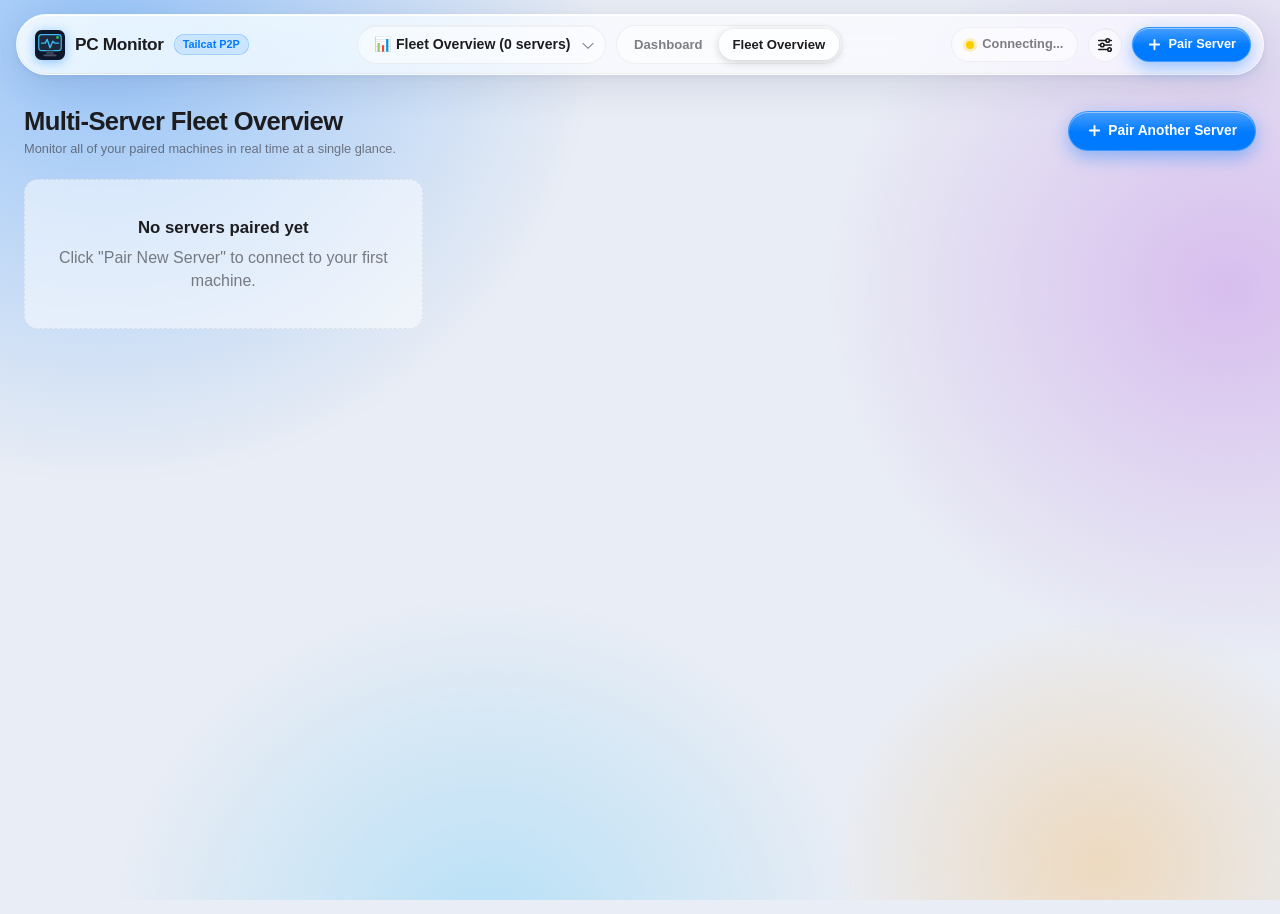
==== web/index.html @ d64cc459 "Add saved settings, management CLI, settings page and signed self-update - Save settings in ~/.pc_mo" ====
<!DOCTYPE html>
<html lang="en">
<head>
  <meta charset="UTF-8">
  <meta name="viewport" content="width=device-width, initial-scale=1.0">
  <meta name="theme-color" content="#04060c" media="(prefers-color-scheme: dark)">
  <meta name="theme-color" content="#e9edf5" media="(prefers-color-scheme: light)">
  <meta name="color-scheme" content="dark light">
  <title>PC Monitor — System Telemetry & Multi-Server Dashboard</title>
  <link rel="icon" type="image/svg+xml" href="favicon.svg">
  <link rel="stylesheet" href="style.css?v=17">
</head>
<body>

  <!-- Ambient colour field behind the glass -->
  <div class="ambient" aria-hidden="true"><span></span><span></span><span></span><span></span></div>

  <!-- Top App Header -->
  <header class="app-header">
    <div class="brand">
      <img src="favicon.svg" alt="Logo" class="brand-logo">
      <span class="brand-name">PC Monitor</span>
      <span class="brand-badge">Tailcat P2P</span>
    </div>

    <div class="header-center">
      <div class="server-selector-box">
        <select id="server-select" class="server-select" title="Switch Server"></select>
      </div>

      <nav class="view-nav">
        <button id="btn-nav-dashboard" class="nav-tab nav-active">Dashboard</button>
        <button id="btn-nav-fleet" class="nav-tab">Fleet Overview</button>
      </nav>
    </div>

    <div class="header-actions">
      <div class="status-pill">
        <span id="header-status-dot" class="status-dot dot-connecting"></span>
        <span id="header-status-text">Connecting...</span>
      </div>
      <button id="btn-settings" class="icon-btn" title="Customize dashboard" aria-label="Customize dashboard">
        <svg viewBox="0 0 20 20" aria-hidden="true"><path d="M3 5h8M15 5h2M3 10h2M9 10h8M3 15h10M17 15h0" stroke="currentColor" stroke-width="1.7" stroke-linecap="round" fill="none"/><circle cx="13" cy="5" r="2" fill="none" stroke="currentColor" stroke-width="1.7"/><circle cx="7" cy="10" r="2" fill="none" stroke="currentColor" stroke-width="1.7"/><circle cx="15" cy="15" r="2" fill="none" stroke="currentColor" stroke-width="1.7"/></svg>
      </button>
      <button id="btn-pair-modal" class="btn btn-primary btn-sm"><svg class="btn-icon" viewBox="0 0 16 16" aria-hidden="true"><path d="M8 3v10M3 8h10" stroke="currentColor" stroke-width="2" stroke-linecap="round" fill="none"/></svg>Pair Server</button>
    </div>
  </header>

  <main class="main-container">

    <!-- ================= VIEW 1: DETAILED SERVER DASHBOARD ================= -->
    <div id="view-dashboard">
      <!-- System Summary Bar -->
      <section class="system-summary-bar" data-section="summary">
        <div class="system-meta-list">
          <div class="meta-item">
            <span class="meta-label">Hostname</span>
            <span id="host-name" class="meta-val">--</span>
          </div>
          <div class="meta-item">
            <span class="meta-label">Operating System</span>
            <span id="host-os" class="meta-val">--</span>
          </div>
          <div class="meta-item">
            <span class="meta-label">Uptime</span>
            <span id="host-uptime" class="meta-val">--</span>
          </div>
          <div class="meta-item">
            <span class="meta-label">Kernel / Arch</span>
            <span id="host-kernel" class="meta-val">--</span>
          </div>
          <div class="meta-item">
            <span class="meta-label">Processes</span>
            <span id="host-procs" class="meta-val">--</span>
          </div>
          <div class="meta-item">
            <span class="meta-label">Signed in</span>
            <span id="host-users" class="meta-val">--</span>
          </div>
          <div id="host-version-item" class="meta-item hidden">
            <span class="meta-label">Server version</span>
            <span class="meta-val version-val">
              <span id="host-version">--</span>
              <button id="btn-update" class="btn btn-primary btn-sm update-btn hidden">Update</button>
              <span id="update-note" class="update-note hidden"></span>
            </span>
          </div>
          <div id="host-battery-item" class="meta-item hidden">
            <span class="meta-label">Battery</span>
            <span id="host-battery" class="meta-val">--</span>
          </div>
        </div>
        <div class="summary-actions">
          <button id="btn-delete-server" class="btn btn-danger btn-sm" title="Unpair this server">Unpair</button>
        </div>
      </section>

      <!-- Control Panel: Stream Deck buttons, audio, power -->
      <section id="control-panel" class="metric-card control-panel" data-section="control">
        <div class="card-header">
          <div>
            <div class="card-title">Control Panel</div>
            <div id="control-sub" class="sub-text">Buttons, audio and power for this computer</div>
          </div>
        </div>
        <div class="cp-grid">
          <div class="cp-panel cp-deck control-only" data-section="deck">
            <div class="cp-panel-header" style="justify-content: flex-end;">
              <button id="btn-deck-edit" class="btn btn-outline btn-sm" aria-pressed="false" aria-label="Edit buttons">Edit</button>
            </div>
            <div id="deck-grid" class="deck-grid"></div>
          </div>
          <div class="cp-side">
            <div class="cp-panel" data-section="audio">
              <div class="cp-panel-header">
                <div class="audio-label">Audio</div>
                <div id="audio-mode-badge" class="badge hidden">Read-only</div>
              </div>
              <div id="audio-container">
                <div class="sub-text">Waiting for audio devices...</div>
              </div>
            </div>
            <div class="cp-panel control-only" data-section="power">
              <div class="cp-panel-header">
                <div class="audio-label">Power</div>
              </div>
              <div class="power-row">
                <button id="btn-lock" class="btn btn-outline" title="Lock this computer">Lock</button>
                <button id="btn-sleep" class="btn btn-outline" title="Put this computer to sleep">Sleep</button>
                <button id="btn-restart" class="btn btn-outline" title="Restart this computer">Restart</button>
                <button id="btn-shutdown" class="btn btn-outline btn-danger-outline" title="Shut down this computer">Shut down</button>
              </div>
            </div>
          </div>
        </div>
      </section>

      <!-- Row 1: Hero Metrics (CPU, Memory, Network, Temps) -->
      <section class="grid-hero">
        <!-- CPU Card -->
        <div class="metric-card" data-section="cpu">
          <div class="card-header">
            <div>
              <div class="card-title">Processor (CPU)</div>
              <div id="cpu-model" class="sub-text">Loading CPU info...</div>
            </div>
            <div id="cpu-cores" class="badge">-- Cores</div>
          </div>
          <div class="gauge-box">
            <div class="gauge-svg-container">
              <svg class="gauge-svg" viewBox="0 0 80 80">
                <circle class="gauge-bg" cx="40" cy="40" r="36"></circle>
                <circle id="cpu-gauge-circle" class="gauge-circle circle-cyan" cx="40" cy="40" r="36"></circle>
              </svg>
              <div id="cpu-pct" class="gauge-center-text">0%</div>
            </div>
            <div class="gauge-info">
              <span class="sub-text">Clock Frequency</span>
              <span id="cpu-freq" class="gauge-stat-big">-- GHz</span>
            </div>
          </div>
          <div class="chart-container">
            <canvas id="chart-cpu" class="chart-canvas"></canvas>
          </div>
        </div>

        <!-- Memory Card -->
        <div class="metric-card" data-section="memory">
          <div class="card-header">
            <div>
              <div class="card-title">Memory (RAM)</div>
              <div id="mem-avail-sub" class="sub-text">Available: <span id="mem-avail">--</span></div>
            </div>
            <div id="mem-total" class="badge">-- GB Total</div>
          </div>
          <div class="gauge-box">
            <div class="gauge-svg-container">
              <svg class="gauge-svg" viewBox="0 0 80 80">
                <circle class="gauge-bg" cx="40" cy="40" r="36"></circle>
                <circle id="mem-gauge-circle" class="gauge-circle circle-purple" cx="40" cy="40" r="36"></circle>
              </svg>
              <div id="mem-pct" class="gauge-center-text">0%</div>
            </div>
            <div class="gauge-info">
              <span class="sub-text">Used RAM</span>
              <span id="mem-used" class="gauge-stat-big">-- GB</span>
              <span class="sub-text">Swap: <span id="swap-used">--</span> / <span id="swap-total">--</span> (<span id="swap-pct">0%</span>)</span>
            </div>
          </div>
          <div class="chart-container">
            <canvas id="chart-mem" class="chart-canvas"></canvas>
          </div>
        </div>

        <!-- Network Card -->
        <div class="metric-card" data-section="network">
          <div class="card-header">
            <div>
              <div class="card-title">Network Activity</div>
              <div class="sub-text">Total Recv: <span id="net-total-recv">--</span> • Sent: <span id="net-total-sent">--</span></div>
            </div>
          </div>
          <div class="gauge-box" style="margin-bottom: 8px;">
            <div class="gauge-info">
              <span class="sub-text"><span class="net-arrow" style="color: var(--green);">↓</span> Download</span>
              <span id="net-down" class="gauge-stat-big" style="color: var(--green);">0 B/s</span>
            </div>
            <div class="gauge-info" style="margin-left: auto;">
              <span class="sub-text"><span class="net-arrow" style="color: var(--orange);">↑</span> Upload</span>
              <span id="net-up" class="gauge-stat-big" style="color: var(--orange);">0 B/s</span>
            </div>
          </div>
          <div class="chart-container">
            <canvas id="chart-net-down" class="chart-canvas"></canvas>
          </div>
        </div>

        <!-- Temperatures Card -->
        <div class="metric-card" data-section="thermals">
          <div class="card-header">
            <div>
              <div class="card-title">Thermals & Sensors</div>
              <div class="sub-text">Hardware temperature probes</div>
            </div>
          </div>
          <div id="temp-list-container" class="temp-list">
            <div class="sub-text">Awaiting telemetry...</div>
          </div>
        </div>
      </section>

      <!-- Displays: connected displays and screen preview -->
      <section class="metric-card" data-section="displays" style="margin-bottom: 18px;">
        <div class="card-header displays-header">
          <div>
            <div class="card-title">Displays</div>
            <div id="displays-sub" class="sub-text">Connected displays, resolution and refresh rate</div>
          </div>
          <div class="displays-controls">
            <label class="switch-inline" title="Capture every 10 seconds">
              <span>Auto-refresh</span>
              <input id="screen-autorefresh" type="checkbox" class="switch">
            </label>
            <button id="btn-screen-capture" class="btn btn-outline btn-sm">Capture</button>
          </div>
        </div>
        <div id="displays-container" class="displays-grid">
          <div class="sub-text">Detecting displays...</div>
        </div>
      </section>

      <!-- Row 2: Per-Core CPU Load & GPU Cards -->
      <section class="grid-two-col">
        <!-- Per-core load -->
        <div class="metric-card" data-section="cores">
          <div class="card-header">
            <div class="card-title">Per-Core CPU Utilization</div>
          </div>
          <div id="core-bars-container" class="core-bars-grid">
            <div class="sub-text">Loading cores...</div>
          </div>
        </div>

        <!-- Dedicated Graphics (GPU) -->
        <div class="metric-card" data-section="gpu">
          <div class="card-header">
            <div class="card-title">Graphics Hardware (GPU)</div>
          </div>
          <div id="gpu-cards-container">
            <div class="sub-text">Detecting graphics adapters...</div>
          </div>
        </div>
      </section>

      <!-- Row: Drive Health & Connected Devices -->
      <section class="grid-equal-col">
        <div class="metric-card" data-section="health">
          <div class="card-header">
            <div>
              <div class="card-title">Drive Health</div>
              <div class="sub-text">Physical drives and SMART status</div>
            </div>
          </div>
          <div id="disk-health-container" class="disk-health-list">
            <div class="sub-text">Checking drives...</div>
          </div>
        </div>

        <div class="metric-card" data-section="devices">
          <div class="card-header">
            <div>
              <div class="card-title">Connected Devices</div>
              <div class="sub-text">USB, Bluetooth and display devices attached to the host</div>
            </div>
          </div>
          <div id="devices-container" class="devices-grid">
            <div class="sub-text">Scanning devices...</div>
          </div>
        </div>
      </section>

      <!-- Row 3: Drives & Storage -->
      <section class="metric-card" data-section="storage" style="margin-bottom: 24px;">
        <div class="card-header">
          <div>
            <div class="card-title">Storage & Disk Partitions</div>
            <div class="sub-text">Volume space and mountpoint capacities</div>
          </div>
        </div>
        <div id="drives-container" class="drives-list">
          <div class="sub-text">Scanning storage volumes...</div>
        </div>
      </section>

      <!-- Row 4: Network Adapters & IP Addresses -->
      <section class="metric-card" data-section="adapters" style="margin-bottom: 24px;">
        <div class="card-header">
          <div>
            <div class="card-title">Network Adapters & IP Configuration</div>
            <div class="sub-text">Active interfaces, IPv4, IPv6, and MAC addresses</div>
          </div>
        </div>
        <div id="ifaces-container" class="ifaces-grid">
          <div class="sub-text">Scanning network interfaces...</div>
        </div>
      </section>

      <!-- Row 5: Top Processes -->
      <section class="metric-card" data-section="processes">
        <div class="card-header">
          <div>
            <div class="card-title">Top Active Processes</div>
            <div class="sub-text">Ranked by memory and execution footprint</div>
          </div>
        </div>
        <div class="table-responsive">
          <table class="proc-table">
            <thead>
              <tr>
                <th style="width: 80px;">PID</th>
                <th>Process Name</th>
                <th style="width: 120px;">CPU %</th>
                <th style="width: 140px;">Memory</th>
              </tr>
            </thead>
            <tbody id="process-table-body">
              <tr><td colspan="4" class="text-center sub-text">Polling process telemetry...</td></tr>
            </tbody>
          </table>
        </div>
      </section>
    </div>

    <!-- ================= VIEW 2: MULTI-SERVER FLEET OVERVIEW ================= -->
    <div id="view-fleet" class="hidden">
      <div style="margin-bottom: 20px; display: flex; justify-content: space-between; align-items: center;">
        <div>
          <h2>Multi-Server Fleet Overview</h2>
          <div class="sub-text">Monitor all of your paired machines in real time at a single glance.</div>
        </div>
        <button class="btn btn-primary" onclick="app.openPairModal()"><svg class="btn-icon" viewBox="0 0 16 16" aria-hidden="true"><path d="M8 3v10M3 8h10" stroke="currentColor" stroke-width="2" stroke-linecap="round" fill="none"/></svg>Pair Another Server</button>
      </div>

      <div id="fleet-grid-container" class="fleet-grid">
        <!-- Rendered dynamically by UI.renderFleetOverview -->
      </div>
    </div>

  </main>

  <!-- ================= PAIR NEW SERVER MODAL ================= -->
  <div id="pair-modal" class="modal-overlay hidden">
    <div class="modal-card">
      <div class="modal-header">
        <div class="modal-title">Pair New Server</div>
        <button class="modal-close-btn" aria-label="Close">&times;</button>
      </div>

      <!-- Live Camera Scanner Box (Toggled on demand) -->
      <div id="camera-scanner-box" class="hidden">
        <div class="scanner-video-box">
          <video id="qr-video" playsinline></video>
          <div class="scanner-reticle"></div>
        </div>
        <div style="text-align: center; margin-bottom: 16px;">
          <button id="btn-stop-scanner" type="button" class="btn btn-outline btn-sm">Cancel Camera</button>
        </div>
      </div>

      <form id="pair-form">
        <div style="margin-bottom: 16px; text-align: center;">
          <button id="btn-start-scanner" type="button" class="btn btn-outline btn-block">
            <svg class="btn-icon" viewBox="0 0 20 20" aria-hidden="true"><path d="M3 7.5A1.5 1.5 0 0 1 4.5 6h2l1.2-1.8h4.6L13.5 6h2A1.5 1.5 0 0 1 17 7.5v7a1.5 1.5 0 0 1-1.5 1.5h-11A1.5 1.5 0 0 1 3 14.5z" fill="none" stroke="currentColor" stroke-width="1.6" stroke-linejoin="round"/><circle cx="10" cy="11" r="3" fill="none" stroke="currentColor" stroke-width="1.6"/></svg>
            Scan Terminal QR Code with Camera
          </button>
        </div>

        <div style="display: flex; align-items: center; gap: 10px; margin-bottom: 16px;">
          <div class="divider-line"></div>
          <span class="divider-text">or paste manually</span>
          <div class="divider-line"></div>
        </div>

        <div class="form-group">
          <label class="form-label" for="input-pairing-code">Pairing Link, Tailcat Address, or Direct IP</label>
          <textarea id="input-pairing-code" class="form-input" rows="3" placeholder="Paste: https://...#name=Server&tc=tc1...&token=...&#10;or: tc1...&#10;or: http://192.168.1.50:9120" required></textarea>
        </div>

        <div class="form-group">
          <label class="form-label" for="input-server-name">Custom Server Nickname (optional)</label>
          <input type="text" id="input-server-name" class="form-input" placeholder="e.g. Workstation, Home Server, Mac Mini">
        </div>

        <div style="display: flex; gap: 10px; margin-top: 24px;">
          <button type="button" class="btn btn-outline modal-close-btn" style="flex: 1;">Cancel</button>
          <button type="submit" class="btn btn-primary" style="flex: 2;">Pair & Connect</button>
        </div>
      </form>
    </div>
  </div>

  <!-- ================= SCREEN PREVIEW VIEWER ================= -->
  <div id="screen-modal" class="modal-overlay hidden">
    <div class="modal-card screen-card">
      <div class="modal-header">
        <div id="screen-modal-title" class="modal-title">Display</div>
        <button class="modal-close-btn" aria-label="Close">&times;</button>
      </div>
      <img id="screen-modal-img" class="screen-full" alt="Screen preview">
      <div id="screen-modal-time" class="sub-text" style="margin-top: 8px;"></div>
    </div>
  </div>

  <!-- ================= CUSTOMIZE DASHBOARD MODAL ================= -->
  <div id="settings-modal" class="modal-overlay hidden">
    <div class="modal-card settings-card">
      <div class="modal-header">
        <div class="modal-title">Customize dashboard</div>
        <button class="modal-close-btn" aria-label="Close">&times;</button>
      </div>
      <p class="sub-text" style="margin-bottom: 14px;">Choose which sections to show. Saved in this browser for all servers.</p>
      <div id="settings-list"></div>
      <div style="display: flex; gap: 10px; margin-top: 20px;">
        <button id="btn-settings-showall" type="button" class="btn btn-outline" style="flex: 1;">Show all</button>
        <button type="button" class="btn btn-primary modal-close-btn" style="flex: 1;">Done</button>
      </div>
    </div>
  </div>

  <!-- ================= STREAM DECK BUTTON EDITOR ================= -->
  <div id="deck-modal" class="modal-overlay hidden">
    <div class="modal-card deck-editor">
      <div class="modal-header">
        <div id="deck-modal-title" class="modal-title">Add button</div>
        <button class="modal-close-btn" aria-label="Close">&times;</button>
      </div>
      <form id="deck-form" autocomplete="off">
        <!-- Category tiles -->
        <div id="deck-cats" class="deck-cats" role="tablist" aria-label="Button type">
          <button type="button" class="deck-cat" data-cat="app" role="tab">App</button>
          <button type="button" class="deck-cat" data-cat="shortcut" role="tab">Shortcut</button>
          <button type="button" class="deck-cat" data-cat="media" role="tab">Media &amp; system</button>
          <button type="button" class="deck-cat" data-cat="text" role="tab">Text</button>
          <button type="button" class="deck-cat" data-cat="url" role="tab">Website</button>
        </div>

        <!-- App: installed apps on the host -->
        <div class="deck-pane" data-pane="app">
          <input id="deck-app-search" class="form-input" type="search" placeholder="Search installed apps…" aria-label="Search installed apps">
          <div id="deck-app-list" class="pick-list" role="listbox" aria-label="Installed apps"></div>
          <span id="deck-app-help" class="sub-text"></span>
        </div>

        <!-- Shortcut: preset library + recorder -->
        <div class="deck-pane" data-pane="shortcut">
          <input id="deck-shortcut-search" class="form-input" type="search" placeholder="Search shortcuts (copy, mute, screenshot…)" aria-label="Search shortcuts">
          <div id="deck-shortcut-list" class="pick-list" role="listbox" aria-label="Common shortcuts"></div>
          <label class="form-label" for="deck-keys" style="margin-top: 12px;">Or record your own</label>
          <input id="deck-keys" class="form-input" type="text" placeholder="Click here, then press the keys (e.g. Ctrl+Shift+M)" readonly>
          <span class="sub-text">Sent to the active window on the host.</span>
        </div>

        <!-- Media & system -->
        <div class="deck-pane" data-pane="media">
          <div id="deck-media-list" class="chip-grid" role="listbox" aria-label="Media and system actions"></div>
        </div>

        <!-- Text snippet -->
        <div class="deck-pane" data-pane="text">
          <textarea id="deck-text" class="form-input" rows="4" maxlength="1000" placeholder="Text to type, e.g. an email address or a canned reply"></textarea>
          <span class="sub-text"><span id="deck-text-count">0</span>/1000 · typed into the active window on the host</span>
        </div>

        <!-- Website -->
        <div class="deck-pane" data-pane="url">
          <input id="deck-url" class="form-input" type="url" placeholder="https://example.com" aria-label="Web address">
          <span class="sub-text">Opens in the host's default browser.</span>
        </div>

        <div class="form-group" style="margin-top: 16px;">
          <label class="form-label" for="deck-label">Label</label>
          <input id="deck-label" class="form-input" type="text" maxlength="18" placeholder="Shown on the button">
        </div>
        <div class="form-group">
          <span class="form-label">Colour</span>
          <div id="deck-colors" class="color-swatches" role="radiogroup" aria-label="Button colour"></div>
        </div>
        <div id="deck-error" class="pin-error hidden"></div>
        <div style="display: flex; gap: 10px; margin-top: 20px;">
          <button id="btn-deck-delete" type="button" class="btn btn-danger hidden">Delete</button>
          <button type="button" class="btn btn-outline modal-close-btn" style="flex: 1;">Cancel</button>
          <button type="submit" class="btn btn-primary" style="flex: 1;">Save</button>
        </div>
      </form>
    </div>
  </div>

  <!-- ================= CONTROL PIN MODAL ================= -->
  <div id="pin-modal" class="modal-overlay hidden">
    <div class="modal-card pin-card">
      <div class="modal-header">
        <div class="modal-title">Enter control PIN</div>
        <button class="modal-close-btn" aria-label="Close">&times;</button>
      </div>
      <p class="sub-text" style="margin-bottom: 18px;">
        <strong id="pin-server-name">This server</strong> has remote control enabled. Enter the
        4-digit PIN shown in the server's console. Each PIN works once; the server then shows a new one.
      </p>
      <form id="pin-form" autocomplete="off">
        <input id="input-pin" class="form-input pin-input" type="text" inputmode="numeric"
               pattern="[0-9]{4}" maxlength="4" placeholder="••••" aria-label="4-digit PIN"
               autocomplete="one-time-code" required>
        <div id="pin-error" class="pin-error hidden"></div>
        <div style="display: flex; gap: 10px; margin-top: 20px;">
          <button type="button" class="btn btn-outline modal-close-btn" style="flex: 1;">Cancel</button>
          <button id="btn-pin-submit" type="submit" class="btn btn-primary" style="flex: 2;">Connect</button>
        </div>
      </form>
    </div>
  </div>

  <!-- Main JavaScript App -->
  <script type="module" src="js/app.js?v=17"></script>
</body>
</html>
---- web/style.css ----
/* =====================================================================
   PC Monitor — Liquid Glass theme
   Translucent, blurred surfaces with specular rims floating over a
   slowly drifting colour field. Light and dark follow the OS setting.
   ===================================================================== */

:root {
  color-scheme: dark;

  /* Apple system colours (dark appearance) */
  --blue: #0a84ff;
  --cyan: #64d2ff;
  --purple: #bf5af2;
  --green: #30d158;
  --orange: #ff9f0a;
  --red: #ff453a;
  --yellow: #ffd60a;

  /* Canvas */
  --bg: #04060c;
  --blob-a: rgba(10, 132, 255, 0.38);
  --blob-b: rgba(191, 90, 242, 0.30);
  --blob-c: rgba(100, 210, 255, 0.24);
  --blob-d: rgba(255, 159, 10, 0.16);

  /* Glass */
  --glass-fill: rgba(255, 255, 255, 0.06);
  --glass-fill-strong: rgba(28, 30, 38, 0.55);
  --glass-sheen: rgba(255, 255, 255, 0.10);
  --glass-stroke: rgba(255, 255, 255, 0.12);
  --glass-rim: rgba(255, 255, 255, 0.30);
  --glass-rim-low: rgba(255, 255, 255, 0.05);
  --glass-shadow: 0 10px 40px rgba(0, 0, 0, 0.40), 0 2px 8px rgba(0, 0, 0, 0.25);
  --glass-blur: blur(30px) saturate(180%);

  /* Inner (nested) surfaces — no backdrop blur, just tint */
  --inner-fill: rgba(255, 255, 255, 0.05);
  --inner-fill-hover: rgba(255, 255, 255, 0.09);
  --inner-stroke: rgba(255, 255, 255, 0.08);
  --hairline: rgba(255, 255, 255, 0.08);
  --track: rgba(255, 255, 255, 0.10);

  /* Text */
  --text-main: rgba(255, 255, 255, 0.96);
  --text-muted: rgba(235, 235, 245, 0.62);
  --text-dim: rgba(235, 235, 245, 0.32);

  /* Tinted fills for badges */
  --tint-blue: rgba(10, 132, 255, 0.20);
  --tint-green: rgba(48, 209, 88, 0.18);
  --tint-orange: rgba(255, 159, 10, 0.18);
  --tint-red: rgba(255, 69, 58, 0.20);

  --radius-xl: 28px;
  --radius: 22px;
  --radius-sm: 14px;
  --radius-xs: 10px;

  --font-sans: -apple-system, BlinkMacSystemFont, "SF Pro Display", "SF Pro Text", "Segoe UI Variable", "Segoe UI", Inter, Roboto, "Helvetica Neue", Arial, sans-serif;
  --font-mono: ui-monospace, "SF Mono", SFMono-Regular, Menlo, Consolas, "Liberation Mono", monospace;
  --ease-spring: cubic-bezier(0.32, 0.72, 0, 1);
}

@media (prefers-color-scheme: light) {
  :root {
    color-scheme: light;

    --blue: #007aff;
    --cyan: #0a9fd8;
    --purple: #af52de;
    --green: #28a745;
    --orange: #f08c00;
    --red: #ff3b30;
    --yellow: #ffcc00;

    --bg: #e9edf5;
    --blob-a: rgba(0, 122, 255, 0.35);
    --blob-b: rgba(175, 82, 222, 0.30);
    --blob-c: rgba(90, 200, 250, 0.35);
    --blob-d: rgba(255, 149, 0, 0.22);

    --glass-fill: rgba(255, 255, 255, 0.45);
    --glass-fill-strong: rgba(255, 255, 255, 0.62);
    --glass-sheen: rgba(255, 255, 255, 0.55);
    --glass-stroke: rgba(255, 255, 255, 0.65);
    --glass-rim: rgba(255, 255, 255, 0.95);
    --glass-rim-low: rgba(0, 0, 0, 0.04);
    --glass-shadow: 0 10px 40px rgba(30, 40, 90, 0.12), 0 2px 8px rgba(30, 40, 90, 0.06);

    --inner-fill: rgba(255, 255, 255, 0.50);
    --inner-fill-hover: rgba(255, 255, 255, 0.72);
    --inner-stroke: rgba(0, 0, 0, 0.05);
    --hairline: rgba(0, 0, 0, 0.07);
    --track: rgba(0, 0, 0, 0.08);

    --text-main: #1d1d1f;
    --text-muted: rgba(60, 60, 67, 0.66);
    --text-dim: rgba(60, 60, 67, 0.36);

    --tint-blue: rgba(0, 122, 255, 0.12);
    --tint-green: rgba(52, 199, 89, 0.15);
    --tint-orange: rgba(255, 149, 0, 0.15);
    --tint-red: rgba(255, 59, 48, 0.12);
  }
}

* {
  box-sizing: border-box;
  margin: 0;
  padding: 0;
}

html {
  -webkit-text-size-adjust: 100%;
}

body {
  font-family: var(--font-sans);
  background-color: var(--bg);
  color: var(--text-main);
  min-height: 100vh;
  line-height: 1.45;
  font-feature-settings: "tnum" 1;
  -webkit-font-smoothing: antialiased;
  overflow-x: hidden;
}

h2 {
  font-size: 1.6rem;
  font-weight: 700;
  letter-spacing: -0.025em;
}

/* ---------------------------------------------------------------------
   Ambient colour field (gives the glass something to refract)
   --------------------------------------------------------------------- */
/* Static radial gradients: no blur filter and no animation, so the
   glass above never has to re-render its backdrop (which flickers). */
.ambient {
  position: fixed;
  inset: 0;
  z-index: -1;
  pointer-events: none;
  background:
    radial-gradient(ellipse 55vmax 50vmax at 8% 4%, var(--blob-a), transparent 70%),
    radial-gradient(ellipse 45vmax 42vmax at 96% 32%, var(--blob-b), transparent 70%),
    radial-gradient(ellipse 42vmax 38vmax at 38% 104%, var(--blob-c), transparent 70%),
    radial-gradient(ellipse 30vmax 28vmax at 86% 96%, var(--blob-d), transparent 70%);
}

.ambient span { display: none; }

/* ---------------------------------------------------------------------
   Glass material (shared by every top-level surface)
   --------------------------------------------------------------------- */
.app-header,
.system-summary-bar,
.metric-card,
.fleet-card,
.modal-card,
.toast-alert {
  background:
    linear-gradient(140deg, var(--glass-sheen) 0%, transparent 38%, transparent 70%, var(--glass-rim-low) 100%),
    var(--glass-fill);
  border: 1px solid var(--glass-stroke);
  box-shadow:
    inset 0 1px 0 var(--glass-rim),
    inset 0 -1px 0 var(--glass-rim-low),
    inset 1px 0 0 var(--glass-rim-low),
    var(--glass-shadow);
}

/* Live backdrop blur only where content actually scrolls or sits beneath
   (header, dialog, toast). Dashboard cards sit over a smooth gradient,
   where blur is visually redundant, and blurring them makes Chromium
   re-render their backdrop each time telemetry updates (flicker). */
.app-header,
.modal-card,
.toast-alert {
  -webkit-backdrop-filter: var(--glass-blur);
  backdrop-filter: var(--glass-blur);
}

/* ---------------------------------------------------------------------
   Header — floating capsule
   --------------------------------------------------------------------- */
.app-header {
  position: sticky;
  top: 14px;
  z-index: 100;
  display: flex;
  justify-content: space-between;
  align-items: center;
  gap: 16px;
  max-width: 1440px;
  margin: 14px auto 0;
  width: calc(100% - 32px);
  padding: 10px 12px 10px 18px;
  border-radius: 9999px;
  background:
    linear-gradient(140deg, var(--glass-sheen) 0%, transparent 45%),
    var(--glass-fill-strong);
}

.brand {
  display: flex;
  align-items: center;
  gap: 10px;
  min-width: 0;
}

.brand-logo {
  width: 30px;
  height: 30px;
  filter: drop-shadow(0 2px 6px rgba(10, 132, 255, 0.45));
}

.brand-name {
  font-size: 1.08rem;
  font-weight: 700;
  letter-spacing: -0.02em;
  white-space: nowrap;
}

.brand-badge {
  font-size: 0.68rem;
  font-weight: 600;
  padding: 3px 9px;
  border-radius: 9999px;
  color: var(--blue);
  background: var(--tint-blue);
  box-shadow: inset 0 0 0 0.5px color-mix(in srgb, var(--blue) 40%, transparent);
  white-space: nowrap;
}

.header-center {
  display: flex;
  align-items: center;
  gap: 10px;
  min-width: 0;
}

.server-selector-box {
  position: relative;
  min-width: 220px;
}

.server-selector-box::after {
  content: "";
  position: absolute;
  right: 14px;
  top: 50%;
  width: 7px;
  height: 7px;
  border-right: 1.6px solid var(--text-muted);
  border-bottom: 1.6px solid var(--text-muted);
  transform: translateY(-70%) rotate(45deg);
  pointer-events: none;
}

.server-select {
  width: 100%;
  appearance: none;
  -webkit-appearance: none;
  font: inherit;
  font-size: 0.88rem;
  font-weight: 600;
  color: var(--text-main);
  background: var(--inner-fill);
  border: 1px solid var(--inner-stroke);
  box-shadow: inset 0 1px 0 var(--glass-rim-low);
  padding: 8px 34px 8px 16px;
  border-radius: 9999px;
  cursor: pointer;
  outline: none;
  transition: background 0.2s ease, box-shadow 0.2s ease;
}

.server-select:hover { background: var(--inner-fill-hover); }
.server-select:focus-visible { box-shadow: 0 0 0 3px color-mix(in srgb, var(--blue) 45%, transparent); }

/* Segmented control */
.view-nav {
  display: flex;
  gap: 2px;
  padding: 3px;
  border-radius: 9999px;
  background: var(--inner-fill);
  border: 1px solid var(--inner-stroke);
}

.nav-tab {
  font: inherit;
  font-size: 0.82rem;
  font-weight: 600;
  color: var(--text-muted);
  background: transparent;
  border: none;
  padding: 6px 14px;
  border-radius: 9999px;
  cursor: pointer;
  white-space: nowrap;
  transition: color 0.2s ease, background 0.35s var(--ease-spring), box-shadow 0.35s var(--ease-spring);
}

.nav-tab:hover { color: var(--text-main); }

.nav-active {
  color: var(--text-main);
  background: var(--glass-sheen);
  box-shadow:
    inset 0 1px 0 var(--glass-rim),
    0 2px 10px rgba(0, 0, 0, 0.18);
}

.header-actions {
  display: flex;
  align-items: center;
  gap: 10px;
}

.status-pill {
  display: inline-flex;
  align-items: center;
  gap: 8px;
  padding: 7px 14px;
  border-radius: 9999px;
  font-size: 0.8rem;
  font-weight: 600;
  color: var(--text-muted);
  background: var(--inner-fill);
  border: 1px solid var(--inner-stroke);
  white-space: nowrap;
}

.status-dot {
  width: 8px;
  height: 8px;
  border-radius: 50%;
  display: inline-block;
  flex-shrink: 0;
}

.dot-online {
  background: var(--green);
  box-shadow: 0 0 0 3px color-mix(in srgb, var(--green) 25%, transparent), 0 0 10px var(--green);
}

.dot-connecting {
  background: var(--yellow);
  box-shadow: 0 0 0 3px color-mix(in srgb, var(--yellow) 25%, transparent);
  animation: pulse 1.5s infinite;
}

.dot-offline {
  background: var(--red);
  box-shadow: 0 0 0 3px color-mix(in srgb, var(--red) 25%, transparent);
}

@keyframes pulse {
  0%, 100% { opacity: 1; transform: scale(1); }
  50% { opacity: 0.45; transform: scale(0.8); }
}

/* ---------------------------------------------------------------------
   Buttons — glass capsules
   --------------------------------------------------------------------- */
.btn {
  display: inline-flex;
  align-items: center;
  justify-content: center;
  gap: 6px;
  font: inherit;
  font-size: 0.86rem;
  font-weight: 600;
  padding: 9px 18px;
  border-radius: 9999px;
  border: 1px solid transparent;
  cursor: pointer;
  text-decoration: none;
  white-space: nowrap;
  transition: transform 0.25s var(--ease-spring), background 0.2s ease, box-shadow 0.2s ease;
}

.btn:active { transform: scale(0.96); }
.btn:focus-visible { outline: none; box-shadow: 0 0 0 3px color-mix(in srgb, var(--blue) 45%, transparent); }

.btn-icon {
  width: 15px;
  height: 15px;
  flex-shrink: 0;
}

.btn-primary {
  color: #fff;
  background:
    linear-gradient(180deg, rgba(255, 255, 255, 0.28), rgba(255, 255, 255, 0) 55%),
    var(--blue);
  border-color: color-mix(in srgb, var(--blue) 60%, white 20%);
  box-shadow:
    inset 0 1px 0 rgba(255, 255, 255, 0.45),
    0 6px 18px color-mix(in srgb, var(--blue) 40%, transparent);
}

.btn-primary:hover {
  box-shadow:
    inset 0 1px 0 rgba(255, 255, 255, 0.5),
    0 8px 26px color-mix(in srgb, var(--blue) 55%, transparent);
}

.btn-outline {
  color: var(--text-main);
  background: var(--inner-fill);
  border-color: var(--inner-stroke);
  box-shadow: inset 0 1px 0 var(--glass-rim-low);
}

.btn-outline:hover { background: var(--inner-fill-hover); }

.btn-danger {
  color: var(--red);
  background: var(--tint-red);
  border-color: color-mix(in srgb, var(--red) 30%, transparent);
}

.btn-danger:hover { background: color-mix(in srgb, var(--red) 26%, transparent); }

.btn-sm {
  padding: 7px 14px;
  font-size: 0.8rem;
}

.btn-block { width: 100%; }

/* ---------------------------------------------------------------------
   Layout
   --------------------------------------------------------------------- */
.main-container {
  max-width: 1440px;
  margin: 0 auto;
  padding: 24px 16px 48px;
}

@media (min-width: 720px) {
  .main-container { padding: 28px 24px 56px; }
}

.system-summary-bar {
  display: flex;
  justify-content: space-between;
  align-items: center;
  gap: 16px;
  border-radius: var(--radius);
  padding: 18px 24px;
  margin-bottom: 20px;
}

.system-meta-list {
  display: flex;
  flex-wrap: wrap;
  gap: 14px 32px;
  min-width: 0;
}

.meta-item {
  display: flex;
  flex-direction: column;
  min-width: 0;
}

.meta-label {
  font-size: 0.7rem;
  font-weight: 600;
  letter-spacing: 0.06em;
  text-transform: uppercase;
  color: var(--text-muted);
}

.meta-val {
  font-size: 1rem;
  font-weight: 650;
  letter-spacing: -0.01em;
  overflow-wrap: anywhere;
}

.grid-hero {
  display: grid;
  grid-template-columns: repeat(auto-fit, minmax(280px, 1fr));
  gap: 18px;
  margin-bottom: 18px;
}

.grid-two-col {
  display: grid;
  grid-template-columns: 2fr 1fr;
  gap: 18px;
  margin-bottom: 18px;
}

.grid-equal-col {
  display: grid;
  grid-template-columns: 1fr 1fr;
  gap: 18px;
  margin-bottom: 18px;
}

@media (max-width: 960px) {
  .grid-two-col, .grid-equal-col { grid-template-columns: 1fr; }
}

/* ---------------------------------------------------------------------
   Cards
   --------------------------------------------------------------------- */
.metric-card {
  position: relative;
  display: flex;
  flex-direction: column;
  border-radius: var(--radius);
  padding: 20px 22px;
  overflow: hidden;
  min-width: 0;
}

section.metric-card { margin-bottom: 18px !important; }

.card-header {
  display: flex;
  justify-content: space-between;
  align-items: flex-start;
  gap: 12px;
  margin-bottom: 14px;
}

.card-title {
  font-size: 1rem;
  font-weight: 700;
  letter-spacing: -0.015em;
}

.sub-text {
  font-size: 0.8rem;
  color: var(--text-muted);
}

.text-center { text-align: center; }

.badge {
  flex-shrink: 0;
  font-size: 0.75rem;
  font-weight: 600;
  padding: 4px 11px;
  border-radius: 9999px;
  color: var(--text-main);
  background: var(--inner-fill);
  border: 1px solid var(--inner-stroke);
  box-shadow: inset 0 1px 0 var(--glass-rim-low);
  white-space: nowrap;
}

.badge-temp {
  color: var(--orange);
  background: var(--tint-orange);
  border-color: transparent;
}

.empty-state {
  display: flex;
  flex-direction: column;
  align-items: center;
  justify-content: center;
  gap: 6px;
  padding: 36px 16px;
  text-align: center;
  color: var(--text-muted);
  border-radius: var(--radius-sm);
  background: var(--inner-fill);
  border: 1px dashed var(--hairline);
}

.empty-state h3 {
  color: var(--text-main);
  font-size: 1.05rem;
  font-weight: 650;
}

/* ---------------------------------------------------------------------
   Gauges & sparklines
   --------------------------------------------------------------------- */
.gauge-box {
  display: flex;
  align-items: center;
  gap: 20px;
  margin-bottom: 14px;
}

.gauge-svg-container {
  position: relative;
  width: 92px;
  height: 92px;
  flex-shrink: 0;
  border-radius: 50%;
  background: radial-gradient(circle at 50% 35%, var(--inner-fill-hover), var(--inner-fill) 70%);
  box-shadow: inset 0 1px 0 var(--glass-rim-low), inset 0 0 0 1px var(--inner-stroke);
}

.gauge-svg {
  width: 100%;
  height: 100%;
  transform: rotate(-90deg);
}

.gauge-bg {
  fill: none;
  stroke: var(--track);
  stroke-width: 7;
}

.gauge-circle {
  fill: none;
  stroke-width: 7;
  stroke-linecap: round;
  stroke-dasharray: 226.2;
  stroke-dashoffset: 226.2;
  transition: stroke-dashoffset 0.8s var(--ease-spring);
}

.circle-cyan   { stroke: var(--blue);   filter: drop-shadow(0 0 6px color-mix(in srgb, var(--blue) 60%, transparent)); }
.circle-purple { stroke: var(--purple); filter: drop-shadow(0 0 6px color-mix(in srgb, var(--purple) 60%, transparent)); }
.circle-green  { stroke: var(--green);  filter: drop-shadow(0 0 6px color-mix(in srgb, var(--green) 60%, transparent)); }

.gauge-center-text {
  position: absolute;
  top: 50%;
  left: 50%;
  transform: translate(-50%, -50%);
  font-size: 1.1rem;
  font-weight: 700;
  letter-spacing: -0.02em;
}

.gauge-info {
  display: flex;
  flex-direction: column;
  gap: 2px;
  min-width: 0;
}

.gauge-stat-big {
  font-size: 1.55rem;
  font-weight: 700;
  letter-spacing: -0.03em;
  line-height: 1.15;
}

.net-arrow {
  display: inline-block;
  font-weight: 700;
  margin-right: 2px;
}

.chart-container {
  width: 100%;
  height: 70px;
  position: relative;
  margin-top: auto;
  border-radius: var(--radius-xs);
  overflow: hidden;
}

.chart-canvas {
  width: 100%;
  height: 100%;
  display: block;
}

/* ---------------------------------------------------------------------
   Progress bars
   --------------------------------------------------------------------- */
.progress-track {
  width: 100%;
  height: 7px;
  margin-top: 6px;
  border-radius: 9999px;
  overflow: hidden;
  background: var(--track);
  box-shadow: inset 0 1px 1px rgba(0, 0, 0, 0.15);
}

.progress-fill {
  height: 100%;
  border-radius: 9999px;
  background:
    linear-gradient(180deg, rgba(255, 255, 255, 0.35), rgba(255, 255, 255, 0) 70%),
    var(--blue);
  transition: width 0.6s var(--ease-spring);
}

.core-fill {
  background:
    linear-gradient(180deg, rgba(255, 255, 255, 0.35), rgba(255, 255, 255, 0) 70%),
    linear-gradient(90deg, var(--blue), var(--cyan));
}

.progress-warning {
  background: linear-gradient(180deg, rgba(255, 255, 255, 0.35), rgba(255, 255, 255, 0) 70%), var(--orange);
}

.progress-danger {
  background: linear-gradient(180deg, rgba(255, 255, 255, 0.35), rgba(255, 255, 255, 0) 70%), var(--red);
}

/* ---------------------------------------------------------------------
   Nested tiles (cores, drives, interfaces, temps)
   --------------------------------------------------------------------- */
.core-bar-item,
.drive-card,
.iface-card,
.temp-item {
  background: var(--inner-fill);
  border: 1px solid var(--inner-stroke);
  box-shadow: inset 0 1px 0 var(--glass-rim-low);
  border-radius: var(--radius-sm);
  transition: background 0.2s ease;
}

.core-bar-item:hover,
.drive-card:hover,
.iface-card:hover,
.temp-item:hover {
  background: var(--inner-fill-hover);
}

.core-bars-grid {
  display: grid;
  grid-template-columns: repeat(auto-fill, minmax(120px, 1fr));
  gap: 10px;
}

.core-bar-item { padding: 9px 12px 10px; }

.core-label {
  display: flex;
  justify-content: space-between;
  font-size: 0.74rem;
  font-weight: 600;
  color: var(--text-muted);
}

.core-label span:last-child { color: var(--text-main); }

/* GPU */
.gpu-card {
  padding: 0;
  margin-bottom: 0;
  background: none !important;
  border: none !important;
  box-shadow: none !important;
  -webkit-backdrop-filter: none !important;
  backdrop-filter: none !important;
  overflow: visible;
}

.gpu-card + .gpu-card {
  margin-top: 16px;
  padding-top: 16px;
  border-top: 1px solid var(--hairline) !important;
}

.gpu-metric-row {
  display: flex;
  flex-direction: column;
  gap: 14px;
  margin-top: 4px;
}

.metric-stat {
  display: flex;
  flex-direction: column;
}

.stat-label {
  font-size: 0.78rem;
  color: var(--text-muted);
}

.stat-val {
  font-size: 1.05rem;
  font-weight: 700;
  letter-spacing: -0.015em;
}

.stat-val small {
  font-size: 0.78rem;
  font-weight: 500;
  color: var(--text-muted);
}

/* Drives */
.drives-list {
  display: grid;
  grid-template-columns: repeat(auto-fill, minmax(300px, 1fr));
  gap: 12px;
}

.drive-card { padding: 14px 16px; }

.drive-header {
  display: flex;
  align-items: center;
  gap: 12px;
  margin-bottom: 8px;
}

.drive-icon,
.temp-icon {
  display: grid;
  place-items: center;
  flex-shrink: 0;
  color: var(--blue);
}

.drive-icon {
  width: 36px;
  height: 36px;
  border-radius: 10px;
  background: var(--tint-blue);
}

.drive-icon svg { width: 20px; height: 20px; }

.drive-title-box {
  flex-grow: 1;
  min-width: 0;
}

.drive-name {
  font-weight: 650;
  font-size: 0.93rem;
}

.drive-pct {
  font-size: 1.15rem;
  font-weight: 700;
  letter-spacing: -0.02em;
}

/* Network interfaces */
.ifaces-grid {
  display: grid;
  grid-template-columns: repeat(auto-fill, minmax(260px, 1fr));
  gap: 12px;
}

.iface-card { padding: 12px 16px; min-width: 0; }

.iface-header {
  display: flex;
  justify-content: space-between;
  align-items: center;
  gap: 8px;
  margin-bottom: 8px;
}

.iface-title {
  display: flex;
  align-items: center;
  gap: 8px;
  min-width: 0;
}

.iface-ips {
  display: flex;
  flex-wrap: wrap;
  gap: 6px;
}

.ip-pill {
  font-family: var(--font-mono);
  font-size: 0.72rem;
  padding: 2px 9px;
  border-radius: 9999px;
  color: var(--text-main);
  background: var(--inner-fill-hover);
  border: 1px solid var(--inner-stroke);
  overflow-wrap: anywhere;
}

/* Temperatures */
.temp-list {
  display: flex;
  flex-direction: column;
  gap: 8px;
}

.temp-item {
  display: flex;
  justify-content: space-between;
  align-items: center;
  gap: 10px;
  padding: 10px 12px;
}

.temp-label {
  display: flex;
  align-items: center;
  gap: 10px;
  min-width: 0;
  font-size: 0.86rem;
  font-weight: 550;
}

.temp-icon {
  width: 28px;
  height: 28px;
  border-radius: 8px;
  color: var(--orange);
  background: var(--tint-orange);
}

.temp-icon svg { width: 16px; height: 16px; }

.temp-badge {
  flex-shrink: 0;
  font-weight: 700;
  font-size: 0.85rem;
  padding: 3px 10px;
  border-radius: 9999px;
}

.temp-normal { background: var(--tint-green);  color: var(--green); }
.temp-high   { background: var(--tint-orange); color: var(--orange); }
.temp-crit   { background: var(--tint-red);    color: var(--red); }

/* ---------------------------------------------------------------------
   I/O rows, SMART facts, drive health
   --------------------------------------------------------------------- */
.io-row {
  display: flex;
  flex-wrap: wrap;
  gap: 4px 16px;
  margin-top: 10px;
  font-size: 0.76rem;
  color: var(--text-muted);
}

.io-row strong {
  color: var(--text-main);
  font-weight: 650;
  margin-left: 3px;
}

.smart-facts {
  display: flex;
  flex-wrap: wrap;
  gap: 6px;
  margin-top: 8px;
}

.smart-facts span {
  display: inline-flex;
  align-items: baseline;
  gap: 5px;
  padding: 3px 10px;
  border-radius: 9999px;
  font-size: 0.76rem;
  font-weight: 650;
  background: var(--inner-fill-hover);
  border: 1px solid var(--inner-stroke);
}

.smart-facts small {
  font-size: 0.68rem;
  font-weight: 500;
  color: var(--text-muted);
}

.disk-health-list {
  display: flex;
  flex-direction: column;
  gap: 10px;
}

.disk-health-item {
  display: flex;
  align-items: flex-start;
  gap: 12px;
  padding: 12px 14px;
  border-radius: var(--radius-sm);
  background: var(--inner-fill);
  border: 1px solid var(--inner-stroke);
  box-shadow: inset 0 1px 0 var(--glass-rim-low);
}

.smart-note {
  padding: 2px 4px 0;
  line-height: 1.4;
}

/* ---------------------------------------------------------------------
   Connected devices
   --------------------------------------------------------------------- */
.devices-grid {
  display: grid;
  grid-template-columns: repeat(auto-fill, minmax(240px, 1fr));
  gap: 10px;
}

.device-item {
  display: flex;
  align-items: center;
  gap: 10px;
  min-width: 0;
  padding: 10px 14px;
  border-radius: var(--radius-sm);
  background: var(--inner-fill);
  border: 1px solid var(--inner-stroke);
  box-shadow: inset 0 1px 0 var(--glass-rim-low);
}

.device-text {
  flex: 1;
  min-width: 0;
}

.device-name {
  font-size: 0.88rem;
  font-weight: 600;
  overflow: hidden;
  text-overflow: ellipsis;
  white-space: nowrap;
}

.conn-pill {
  flex-shrink: 0;
  font-size: 0.68rem;
  font-weight: 650;
  padding: 2px 9px;
  border-radius: 9999px;
  color: var(--blue);
  background: var(--tint-blue);
}

/* ---------------------------------------------------------------------
   Audio controls
   --------------------------------------------------------------------- */
.audio-section + .audio-section {
  margin-top: 16px;
  padding-top: 16px;
  border-top: 1px solid var(--hairline);
}

.audio-label {
  margin-bottom: 8px;
  font-size: 0.7rem;
  font-weight: 600;
  letter-spacing: 0.06em;
  text-transform: uppercase;
  color: var(--text-muted);
}

.audio-select-box {
  min-width: 0;
  margin-bottom: 12px;
}

.audio-select-box .server-select {
  font-weight: 550;
  text-overflow: ellipsis;
}

.server-select:disabled { cursor: default; opacity: 0.75; }

.audio-row {
  display: flex;
  align-items: center;
  gap: 12px;
}

.audio-mute-btn {
  display: grid;
  place-items: center;
  flex-shrink: 0;
  width: 36px;
  height: 36px;
  border-radius: 50%;
  color: var(--text-main);
  background: var(--inner-fill-hover);
  border: 1px solid var(--inner-stroke);
  box-shadow: inset 0 1px 0 var(--glass-rim-low);
  cursor: pointer;
  transition: transform 0.25s var(--ease-spring), background 0.2s ease;
}

.audio-mute-btn svg { width: 18px; height: 18px; }
.audio-mute-btn:active:not(:disabled) { transform: scale(0.92); }
.audio-mute-btn.is-muted { color: var(--red); background: var(--tint-red); }
.audio-mute-btn:disabled { cursor: default; opacity: 0.6; }

.audio-value {
  flex-shrink: 0;
  width: 42px;
  text-align: right;
  font-size: 0.86rem;
  font-weight: 650;
}

/* Glass slider: filled portion follows --val */
.audio-slider {
  -webkit-appearance: none;
  appearance: none;
  flex: 1;
  min-width: 0;
  height: 8px;
  border-radius: 9999px;
  background:
    linear-gradient(90deg, var(--blue) 0 var(--val, 0%), var(--track) var(--val, 0%) 100%);
  box-shadow: inset 0 1px 1px rgba(0, 0, 0, 0.15);
  cursor: pointer;
  outline: none;
}

.audio-slider:disabled { cursor: default; opacity: 0.6; }

.audio-slider::-webkit-slider-thumb {
  -webkit-appearance: none;
  width: 22px;
  height: 22px;
  border-radius: 50%;
  background: #fff;
  border: 0.5px solid rgba(0, 0, 0, 0.08);
  box-shadow: 0 2px 6px rgba(0, 0, 0, 0.3), inset 0 -1px 1px rgba(0, 0, 0, 0.06);
  transition: transform 0.2s var(--ease-spring);
}

.audio-slider:active::-webkit-slider-thumb { transform: scale(1.12); }

.audio-slider::-moz-range-thumb {
  width: 22px;
  height: 22px;
  border-radius: 50%;
  background: #fff;
  border: 0.5px solid rgba(0, 0, 0, 0.08);
  box-shadow: 0 2px 6px rgba(0, 0, 0, 0.3);
}

.audio-slider:focus-visible { box-shadow: 0 0 0 3px color-mix(in srgb, var(--blue) 45%, transparent); }

/* ---------------------------------------------------------------------
   Summary actions & PIN dialog
   --------------------------------------------------------------------- */
.summary-actions {
  display: flex;
  flex-wrap: wrap;
  gap: 8px;
  justify-content: flex-end;
}

.pin-card { max-width: 400px; }

.pin-input {
  width: 100%;
  text-align: center;
  font-family: var(--font-mono);
  font-size: 2rem;
  font-weight: 650;
  letter-spacing: 0.6em;
  padding: 14px 0 14px 0.6em;
}

.pin-error {
  margin-top: 10px;
  font-size: 0.84rem;
  font-weight: 550;
  color: var(--red);
}

/* ---------------------------------------------------------------------
   Show / hide sections (Customize dashboard)
   --------------------------------------------------------------------- */
.section-hidden { display: none !important; }
.grid-two-col.grid-single,
.grid-equal-col.grid-single { grid-template-columns: 1fr; }

.icon-btn {
  display: grid;
  place-items: center;
  width: 34px;
  height: 34px;
  flex-shrink: 0;
  border-radius: 50%;
  color: var(--text-main);
  background: var(--inner-fill);
  border: 1px solid var(--inner-stroke);
  box-shadow: inset 0 1px 0 var(--glass-rim-low);
  cursor: pointer;
  transition: background 0.2s ease, transform 0.25s var(--ease-spring);
}

.icon-btn svg { width: 18px; height: 18px; }
.icon-btn:hover { background: var(--inner-fill-hover); }
.icon-btn:active { transform: scale(0.94); }
.icon-btn:focus-visible { outline: none; box-shadow: 0 0 0 3px color-mix(in srgb, var(--blue) 45%, transparent); }

.settings-card { max-width: 440px; }

.settings-group + .settings-group { margin-top: 16px; }

.switch-row {
  display: flex;
  align-items: center;
  justify-content: space-between;
  gap: 12px;
  padding: 9px 12px;
  font-size: 0.9rem;
  font-weight: 550;
  cursor: pointer;
  background: var(--inner-fill);
  border: 1px solid var(--inner-stroke);
  border-bottom-width: 0;
}

.switch-row:first-of-type { border-radius: var(--radius-sm) var(--radius-sm) 0 0; }
.switch-row:last-of-type { border-radius: 0 0 var(--radius-sm) var(--radius-sm); border-bottom-width: 1px; }
.switch-row:only-of-type { border-radius: var(--radius-sm); }
.switch-row small { font-weight: 500; }

/* iOS-style switch */
.switch {
  -webkit-appearance: none;
  appearance: none;
  position: relative;
  flex-shrink: 0;
  width: 46px;
  height: 28px;
  border-radius: 9999px;
  background: var(--track);
  box-shadow: inset 0 0 0 1px var(--inner-stroke);
  cursor: pointer;
  transition: background 0.25s ease;
}

.switch::after {
  content: "";
  position: absolute;
  top: 2px;
  left: 2px;
  width: 24px;
  height: 24px;
  border-radius: 50%;
  background: #fff;
  box-shadow: 0 2px 5px rgba(0, 0, 0, 0.25);
  transition: transform 0.3s var(--ease-spring);
}

.switch:checked { background: var(--green); }
.switch:checked::after { transform: translateX(18px); }
.switch:focus-visible { outline: none; box-shadow: 0 0 0 3px color-mix(in srgb, var(--blue) 45%, transparent); }

/* ---------------------------------------------------------------------
   Control Panel
   --------------------------------------------------------------------- */
.control-panel { margin-bottom: 18px; }

.cp-grid {
  display: grid;
  grid-template-columns: minmax(0, 1.6fr) minmax(0, 1fr);
  gap: 14px;
}

.cp-grid.cp-single { grid-template-columns: minmax(0, 1fr); }

.cp-side {
  display: flex;
  flex-direction: column;
  gap: 14px;
  min-width: 0;
}

.cp-panel {
  min-width: 0;
  padding: 14px 16px 16px;
  border-radius: var(--radius-sm);
  background: var(--inner-fill);
  border: 1px solid var(--inner-stroke);
  box-shadow: inset 0 1px 0 var(--glass-rim-low);
}

.cp-panel-header {
  display: flex;
  align-items: center;
  justify-content: space-between;
  gap: 8px;
  min-height: 30px;
  margin-bottom: 10px;
}

.cp-panel-header .audio-label { margin-bottom: 0; }

.power-row {
  display: flex;
  gap: 10px;
}

.power-row .btn { flex: 1; }

.btn-danger-outline { color: var(--red); }

@media (max-width: 960px) {
  .cp-grid { grid-template-columns: minmax(0, 1fr); }
}

/* Stream Deck-style keys */
.deck-grid {
  display: grid;
  grid-template-columns: repeat(auto-fill, minmax(96px, 1fr));
  gap: 10px;
}

.deck-btn {
  --accent: var(--blue);
  position: relative;
  display: flex;
  flex-direction: column;
  align-items: center;
  justify-content: center;
  gap: 8px;
  aspect-ratio: 1 / 1;
  min-width: 0;
  padding: 10px 6px;
  border-radius: 18px;
  font: inherit;
  color: var(--text-main);
  background:
    linear-gradient(160deg, var(--glass-sheen) 0%, transparent 50%),
    color-mix(in srgb, var(--accent) 16%, var(--inner-fill));
  border: 1px solid color-mix(in srgb, var(--accent) 28%, var(--inner-stroke));
  box-shadow:
    inset 0 1px 0 var(--glass-rim),
    0 4px 14px rgba(0, 0, 0, 0.18);
  cursor: pointer;
  transition: transform 0.25s var(--ease-spring), background 0.2s ease, box-shadow 0.2s ease;
  -webkit-user-select: none;
  user-select: none;
}

.deck-btn:hover { background: linear-gradient(160deg, var(--glass-sheen) 0%, transparent 50%), color-mix(in srgb, var(--accent) 24%, var(--inner-fill)); }
.deck-btn:active, .deck-btn.pressed { transform: scale(0.93); }
.deck-btn.ok { box-shadow: inset 0 1px 0 var(--glass-rim), 0 0 0 2px color-mix(in srgb, var(--accent) 70%, transparent), 0 0 18px color-mix(in srgb, var(--accent) 45%, transparent); }
.deck-btn:focus-visible { outline: none; box-shadow: 0 0 0 3px color-mix(in srgb, var(--blue) 45%, transparent); }

.deck-icon {
  display: grid;
  place-items: center;
  width: 38px;
  height: 38px;
  border-radius: 12px;
  color: #fff;
  background:
    linear-gradient(180deg, rgba(255, 255, 255, 0.3), rgba(255, 255, 255, 0) 60%),
    var(--accent);
  box-shadow: inset 0 1px 0 rgba(255, 255, 255, 0.4), 0 3px 10px color-mix(in srgb, var(--accent) 40%, transparent);
}

.deck-icon svg { width: 20px; height: 20px; }

.deck-label {
  max-width: 100%;
  overflow: hidden;
  font-size: 0.76rem;
  font-weight: 600;
  line-height: 1.2;
  text-align: center;
  text-overflow: ellipsis;
  white-space: nowrap;
}

@media (max-width: 600px) {
  .deck-grid { grid-template-columns: repeat(4, minmax(0, 1fr)); gap: 8px; }
  .deck-btn { gap: 5px; padding: 6px 3px; border-radius: 14px; }
  .deck-icon { width: 30px; height: 30px; border-radius: 9px; }
  .deck-icon svg { width: 16px; height: 16px; }
  .deck-label { font-size: 0.66rem; }
  .cp-panel { padding: 12px; }
}

.deck-grid.is-editing .deck-btn[data-index] { animation: deck-wiggle 0.35s ease-in-out infinite alternate; cursor: grab; }
.deck-btn.dragging { opacity: 0.4; }

@keyframes deck-wiggle {
  from { transform: rotate(-1.2deg); }
  to { transform: rotate(1.2deg); }
}

.deck-edit-badge {
  position: absolute;
  top: 6px;
  right: 6px;
  padding: 1px 7px;
  border-radius: 9999px;
  font-size: 0.62rem;
  font-weight: 650;
  color: var(--text-main);
  background: var(--inner-fill-hover);
  border: 1px solid var(--inner-stroke);
}

.deck-add {
  --accent: var(--text-muted);
  border-style: dashed;
  background: transparent;
  box-shadow: none;
}

.deck-add .deck-icon { color: var(--text-main); background: var(--inner-fill-hover); box-shadow: none; }

/* Colour swatches in the button editor */
.color-swatches {
  display: flex;
  flex-wrap: wrap;
  gap: 10px;
}

.swatch {
  width: 30px;
  height: 30px;
  border-radius: 50%;
  border: 2px solid transparent;
  background: var(--accent);
  box-shadow: inset 0 1px 0 rgba(255, 255, 255, 0.35);
  cursor: pointer;
}

.swatch[aria-checked="true"] {
  border-color: var(--text-main);
  box-shadow: 0 0 0 3px var(--bg), inset 0 1px 0 rgba(255, 255, 255, 0.35);
}

/* Custom colour: rainbow wheel, or the picked colour inside a rainbow ring */
.swatch-custom {
  position: relative;
  display: inline-block;
  background: conic-gradient(red, yellow, lime, cyan, blue, magenta, red);
}

.swatch-custom.has-color {
  background:
    radial-gradient(circle, var(--accent) 0 58%, transparent 60%),
    conic-gradient(red, yellow, lime, cyan, blue, magenta, red);
}

.swatch-custom input {
  position: absolute;
  inset: 0;
  width: 100%;
  height: 100%;
  opacity: 0;
  cursor: pointer;
  border: 0;
  padding: 0;
}

.swatch-custom:focus-within { outline: none; box-shadow: 0 0 0 3px color-mix(in srgb, var(--blue) 45%, transparent); }

/* Server version + update in the summary bar */
.version-val { display: inline-flex; align-items: center; gap: 8px; flex-wrap: wrap; }
.update-btn { padding: 3px 10px; font-size: 0.72rem; }
.update-note {
  padding: 2px 9px;
  border-radius: 9999px;
  font-size: 0.72rem;
  font-weight: 650;
  color: var(--orange);
  background: var(--tint-orange);
  cursor: help;
}

/* ---------------------------------------------------------------------
   Button editor (category tiles, pick lists, chips)
   --------------------------------------------------------------------- */
.deck-editor { max-width: 560px; }

.deck-cats {
  display: grid;
  grid-template-columns: repeat(5, minmax(0, 1fr));
  gap: 4px;
  padding: 4px;
  margin-bottom: 14px;
  border-radius: 14px;
  background: var(--inner-fill);
  border: 1px solid var(--inner-stroke);
}

.deck-cat {
  font: inherit;
  font-size: 0.78rem;
  font-weight: 600;
  line-height: 1.2;
  padding: 8px 4px;
  border: none;
  border-radius: 10px;
  color: var(--text-muted);
  background: transparent;
  cursor: pointer;
  transition: background 0.25s var(--ease-spring), color 0.2s ease;
}

.deck-cat:hover { color: var(--text-main); }

.deck-cat[aria-selected="true"] {
  color: var(--text-main);
  background: var(--glass-sheen);
  box-shadow: inset 0 1px 0 var(--glass-rim), 0 2px 10px rgba(0, 0, 0, 0.18);
}

.deck-pane { display: flex; flex-direction: column; gap: 8px; }

.pick-list {
  display: flex;
  flex-direction: column;
  max-height: 260px;
  overflow-y: auto;
  padding: 4px;
  border-radius: var(--radius-sm);
  background: var(--inner-fill);
  border: 1px solid var(--inner-stroke);
}

.pick-group {
  padding: 10px 10px 4px;
  font-size: 0.68rem;
  font-weight: 650;
  letter-spacing: 0.06em;
  text-transform: uppercase;
  color: var(--text-muted);
}

.pick-item {
  display: flex;
  align-items: center;
  gap: 10px;
  width: 100%;
  min-height: 38px;
  padding: 6px 10px;
  font: inherit;
  font-size: 0.86rem;
  font-weight: 550;
  text-align: left;
  color: var(--text-main);
  background: transparent;
  border: none;
  border-radius: 10px;
  cursor: pointer;
}

.pick-item:hover { background: var(--inner-fill-hover); }
.pick-item.is-selected { background: var(--tint-blue); box-shadow: inset 0 0 0 1px color-mix(in srgb, var(--blue) 45%, transparent); }

.pick-name {
  flex: 1;
  min-width: 0;
  overflow: hidden;
  text-overflow: ellipsis;
  white-space: nowrap;
}

.pick-avatar,
.deck-initial {
  display: grid;
  place-items: center;
  flex-shrink: 0;
  font-weight: 700;
}

.pick-avatar {
  width: 26px;
  height: 26px;
  border-radius: 8px;
  font-size: 0.8rem;
  color: #fff;
  background: linear-gradient(180deg, rgba(255, 255, 255, 0.28), rgba(255, 255, 255, 0) 60%), var(--blue);
}

.deck-initial { font-size: 1.05rem; line-height: 1; }

.pick-empty { padding: 14px 10px; }

kbd {
  flex-shrink: 0;
  padding: 2px 8px;
  font-family: var(--font-mono);
  font-size: 0.72rem;
  font-weight: 600;
  border-radius: 6px;
  color: var(--text-main);
  background: var(--inner-fill-hover);
  border: 1px solid var(--inner-stroke);
  box-shadow: inset 0 -1px 0 var(--inner-stroke);
}

.chip-grid {
  display: grid;
  grid-template-columns: repeat(auto-fill, minmax(150px, 1fr));
  gap: 8px;
}

.chip {
  display: flex;
  align-items: center;
  gap: 8px;
  padding: 8px 10px;
  font: inherit;
  font-size: 0.84rem;
  font-weight: 600;
  text-align: left;
  color: var(--text-main);
  border-radius: 12px;
  background: var(--inner-fill);
  border: 1px solid var(--inner-stroke);
  cursor: pointer;
}

.chip:hover { background: var(--inner-fill-hover); }
.chip.is-selected { background: var(--tint-blue); border-color: color-mix(in srgb, var(--blue) 45%, transparent); }

.chip-icon {
  display: grid;
  place-items: center;
  width: 26px;
  height: 26px;
  flex-shrink: 0;
  border-radius: 8px;
  color: #fff;
  background: var(--blue);
}

.chip-icon svg { width: 15px; height: 15px; }

textarea.form-input { min-height: 96px; }

/* Live state: muted speakers / mic light up */
.deck-btn.is-on {
  --accent: var(--red);
  background:
    linear-gradient(160deg, var(--glass-sheen) 0%, transparent 50%),
    color-mix(in srgb, var(--red) 26%, var(--inner-fill));
  border-color: color-mix(in srgb, var(--red) 55%, transparent);
}

.power-row { flex-wrap: wrap; }
.power-row .btn { flex: 1 1 calc(50% - 5px); }

@media (max-width: 600px) {
  .deck-cats { grid-template-columns: repeat(3, minmax(0, 1fr)); }
}

/* ---------------------------------------------------------------------
   Displays & screen preview
   --------------------------------------------------------------------- */
.displays-header { flex-wrap: wrap; }

.displays-controls {
  display: flex;
  align-items: center;
  gap: 10px;
}

.switch-inline {
  display: inline-flex;
  align-items: center;
  gap: 8px;
  font-size: 0.8rem;
  font-weight: 600;
  color: var(--text-muted);
  cursor: pointer;
}

.switch:disabled { opacity: 0.45; cursor: default; }
.btn:disabled { opacity: 0.5; cursor: default; }
.btn:disabled:active { transform: none; }

.displays-grid {
  display: grid;
  grid-template-columns: repeat(auto-fill, minmax(320px, 1fr));
  gap: 14px;
}

.display-card {
  display: flex;
  flex-direction: column;
  gap: 10px;
  min-width: 0;
  padding: 12px;
  border-radius: var(--radius-sm);
  background: var(--inner-fill);
  border: 1px solid var(--inner-stroke);
  box-shadow: inset 0 1px 0 var(--glass-rim-low);
}

.display-head { min-width: 0; }

.display-title {
  display: flex;
  align-items: center;
  gap: 8px;
  min-width: 0;
}

.screen-preview {
  position: relative;
  display: grid;
  place-items: center;
  width: 100%;
  overflow: hidden;
  padding: 12px;
  text-align: center;
  border-radius: 10px;
  background: repeating-linear-gradient(135deg, var(--inner-fill) 0 10px, transparent 10px 20px), rgba(0, 0, 0, 0.25);
  box-shadow: inset 0 0 0 1px var(--inner-stroke);
}

.screen-preview.has-image {
  padding: 0;
  background: #000;
  cursor: zoom-in;
}

.screen-preview img {
  display: block;
  width: 100%;
  height: 100%;
  object-fit: contain;
}

.screen-time {
  position: absolute;
  right: 8px;
  bottom: 8px;
  padding: 2px 8px;
  border-radius: 9999px;
  font-size: 0.68rem;
  font-weight: 600;
  color: #fff;
  background: rgba(0, 0, 0, 0.55);
  -webkit-backdrop-filter: blur(6px);
  backdrop-filter: blur(6px);
}

.screen-card { max-width: min(1400px, 96vw); }

.screen-full {
  display: block;
  width: 100%;
  max-height: 75vh;
  object-fit: contain;
  border-radius: 10px;
  background: #000;
}

@media (max-width: 600px) {
  .displays-grid { grid-template-columns: 1fr; }
  .displays-controls { width: 100%; justify-content: space-between; }
}

/* ---------------------------------------------------------------------
   Process table
   --------------------------------------------------------------------- */
.table-responsive {
  width: 100%;
  overflow-x: auto;
  border-radius: var(--radius-sm);
  background: var(--inner-fill);
  border: 1px solid var(--inner-stroke);
}

.proc-table {
  width: 100%;
  border-collapse: collapse;
  text-align: left;
  font-size: 0.85rem;
}

.proc-table th {
  padding: 10px 16px;
  font-size: 0.7rem;
  font-weight: 600;
  letter-spacing: 0.06em;
  text-transform: uppercase;
  color: var(--text-muted);
  border-bottom: 1px solid var(--hairline);
}

.proc-table td {
  padding: 10px 16px;
  border-bottom: 1px solid var(--hairline);
}

.proc-table tr:last-child td { border-bottom: none; }
.proc-table tbody tr { transition: background 0.15s ease; }
.proc-table tbody tr:hover { background: var(--inner-fill-hover); }

.pid-badge {
  font-family: var(--font-mono);
  font-size: 0.72rem;
  padding: 2px 8px;
  border-radius: 9999px;
  color: var(--text-muted);
  background: var(--inner-fill);
  border: 1px solid var(--inner-stroke);
}

.proc-name { font-weight: 600; }

/* ---------------------------------------------------------------------
   Fleet overview
   --------------------------------------------------------------------- */
.fleet-grid {
  display: grid;
  grid-template-columns: repeat(auto-fill, minmax(300px, 1fr));
  gap: 18px;
}

.fleet-card {
  display: flex;
  flex-direction: column;
  gap: 16px;
  padding: 22px;
  border-radius: var(--radius);
  transition: transform 0.35s var(--ease-spring);
}

.fleet-card:hover { transform: translateY(-3px); }

.fleet-card-header {
  display: flex;
  justify-content: space-between;
  align-items: flex-start;
  gap: 10px;
}

.fleet-server-name {
  font-size: 1.15rem;
  font-weight: 700;
  letter-spacing: -0.02em;
}

.status-badge {
  flex-shrink: 0;
  font-size: 0.72rem;
  font-weight: 650;
  text-transform: capitalize;
  padding: 4px 10px;
  border-radius: 9999px;
}

.status-online  { color: var(--green); background: var(--tint-green); }
.status-offline { color: var(--red);   background: var(--tint-red); }

.fleet-metrics-row {
  display: grid;
  grid-template-columns: repeat(3, 1fr);
  gap: 8px;
  padding: 12px;
  text-align: center;
  border-radius: var(--radius-sm);
  background: var(--inner-fill);
  border: 1px solid var(--inner-stroke);
}

.fleet-metric {
  display: flex;
  flex-direction: column;
  gap: 2px;
}

.fleet-val {
  font-size: 1.1rem;
  font-weight: 700;
  letter-spacing: -0.02em;
  color: var(--blue);
}

/* ---------------------------------------------------------------------
   Modal
   --------------------------------------------------------------------- */
.modal-overlay {
  position: fixed;
  inset: 0;
  z-index: 1000;
  display: flex;
  align-items: center;
  justify-content: center;
  padding: 16px;
  background: rgba(0, 0, 0, 0.35);
  -webkit-backdrop-filter: blur(8px) saturate(120%);
  backdrop-filter: blur(8px) saturate(120%);
  animation: fade-in 0.25s ease;
}

.modal-card {
  width: 100%;
  max-width: 480px;
  max-height: calc(100vh - 32px);
  overflow-y: auto;
  padding: 26px;
  border-radius: var(--radius-xl);
  background:
    linear-gradient(140deg, var(--glass-sheen) 0%, transparent 45%),
    var(--glass-fill-strong);
  animation: pop-in 0.45s var(--ease-spring);
}

@keyframes fade-in { from { opacity: 0; } }
@keyframes pop-in { from { opacity: 0; transform: scale(0.94) translateY(8px); } }

.modal-header {
  display: flex;
  justify-content: space-between;
  align-items: center;
  margin-bottom: 20px;
}

.modal-title {
  font-size: 1.3rem;
  font-weight: 700;
  letter-spacing: -0.02em;
}

.modal-header .modal-close-btn {
  display: grid;
  place-items: center;
  width: 30px;
  height: 30px;
  font-size: 1.2rem;
  line-height: 1;
  color: var(--text-muted);
  background: var(--inner-fill);
  border: 1px solid var(--inner-stroke);
  border-radius: 50%;
  cursor: pointer;
}

.modal-header .modal-close-btn:hover { background: var(--inner-fill-hover); color: var(--text-main); }

.divider-line {
  flex: 1;
  height: 1px;
  background: var(--hairline);
}

.divider-text {
  font-size: 0.72rem;
  font-weight: 600;
  letter-spacing: 0.06em;
  text-transform: uppercase;
  color: var(--text-muted);
}

.form-group {
  display: flex;
  flex-direction: column;
  gap: 6px;
  margin-bottom: 16px;
}

.form-label {
  font-size: 0.82rem;
  font-weight: 600;
  color: var(--text-muted);
}

.form-input {
  font: inherit;
  font-size: 0.9rem;
  color: var(--text-main);
  background: var(--inner-fill);
  border: 1px solid var(--inner-stroke);
  border-radius: var(--radius-sm);
  padding: 11px 14px;
  outline: none;
  resize: vertical;
  transition: box-shadow 0.2s ease, background 0.2s ease;
}

.form-input::placeholder { color: var(--text-dim); }

.form-input:focus {
  background: var(--inner-fill-hover);
  box-shadow: 0 0 0 3px color-mix(in srgb, var(--blue) 40%, transparent);
}

.scanner-video-box {
  position: relative;
  width: 100%;
  height: 240px;
  margin-bottom: 16px;
  overflow: hidden;
  border-radius: var(--radius);
  background: #000;
}

.scanner-video-box video {
  width: 100%;
  height: 100%;
  object-fit: cover;
}

.scanner-reticle {
  position: absolute;
  top: 50%;
  left: 50%;
  width: 160px;
  height: 160px;
  transform: translate(-50%, -50%);
  border: 2px solid rgba(255, 255, 255, 0.9);
  border-radius: 28px;
  box-shadow: 0 0 0 9999px rgba(0, 0, 0, 0.35), 0 0 18px rgba(255, 255, 255, 0.4);
}

/* ---------------------------------------------------------------------
   Toast
   --------------------------------------------------------------------- */
.toast-alert {
  position: fixed;
  left: 50%;
  bottom: 24px;
  z-index: 2000;
  max-width: calc(100% - 32px);
  padding: 12px 22px;
  border-radius: 9999px;
  font-size: 0.88rem;
  font-weight: 600;
  color: var(--text-main);
  background:
    linear-gradient(140deg, var(--glass-sheen) 0%, transparent 45%),
    var(--glass-fill-strong);
  opacity: 0;
  transform: translate(-50%, 30px) scale(0.96);
  transition: opacity 0.3s ease, transform 0.45s var(--ease-spring);
}

.toast-visible {
  opacity: 1;
  transform: translate(-50%, 0) scale(1);
}

.hidden { display: none !important; }

/* ---------------------------------------------------------------------
   Responsive header
   --------------------------------------------------------------------- */
@media (max-width: 1100px) {
  .app-header {
    flex-wrap: wrap;
    border-radius: var(--radius);
    padding: 12px 14px;
  }
  .header-center {
    order: 3;
    flex: 1 1 100%;
  }
  .server-selector-box {
    flex: 1;
    min-width: 0;
  }
}

@media (max-width: 600px) {
  .app-header { position: relative; top: 0; margin-top: 8px; width: calc(100% - 16px); }
  .brand-badge { display: none; }
  .header-center { flex-wrap: wrap; }
  .view-nav { flex: 1 1 100%; }
  .nav-tab { flex: 1; }
  #header-status-text { display: none; }
  .status-pill { padding: 9px; }
  .system-summary-bar { flex-direction: column; align-items: flex-start; padding: 16px 18px; }
  .metric-card { padding: 18px; }
  .drives-list { grid-template-columns: 1fr; }
  .gauge-stat-big { font-size: 1.35rem; }
  .fleet-grid { grid-template-columns: 1fr; }
}

/* ---------------------------------------------------------------------
   Accessibility fallbacks
   --------------------------------------------------------------------- */
@media (prefers-reduced-motion: reduce) {
  .deck-grid.is-editing .deck-btn[data-index] { animation: none; }
  *, *::before, *::after {
    animation-duration: 0.01ms !important;
    transition-duration: 0.01ms !important;
  }
}

@media (prefers-reduced-transparency: reduce) {
  .app-header,
  .system-summary-bar,
  .metric-card,
  .fleet-card,
  .modal-card,
  .toast-alert {
    background: var(--bg);
    -webkit-backdrop-filter: none;
    backdrop-filter: none;
  }
  .ambient { display: none; }
}

@supports not ((backdrop-filter: blur(1px)) or (-webkit-backdrop-filter: blur(1px))) {
  .app-header,
  .system-summary-bar,
  .metric-card,
  .fleet-card,
  .modal-card,
  .toast-alert {
    background: var(--glass-fill-strong);
  }
}
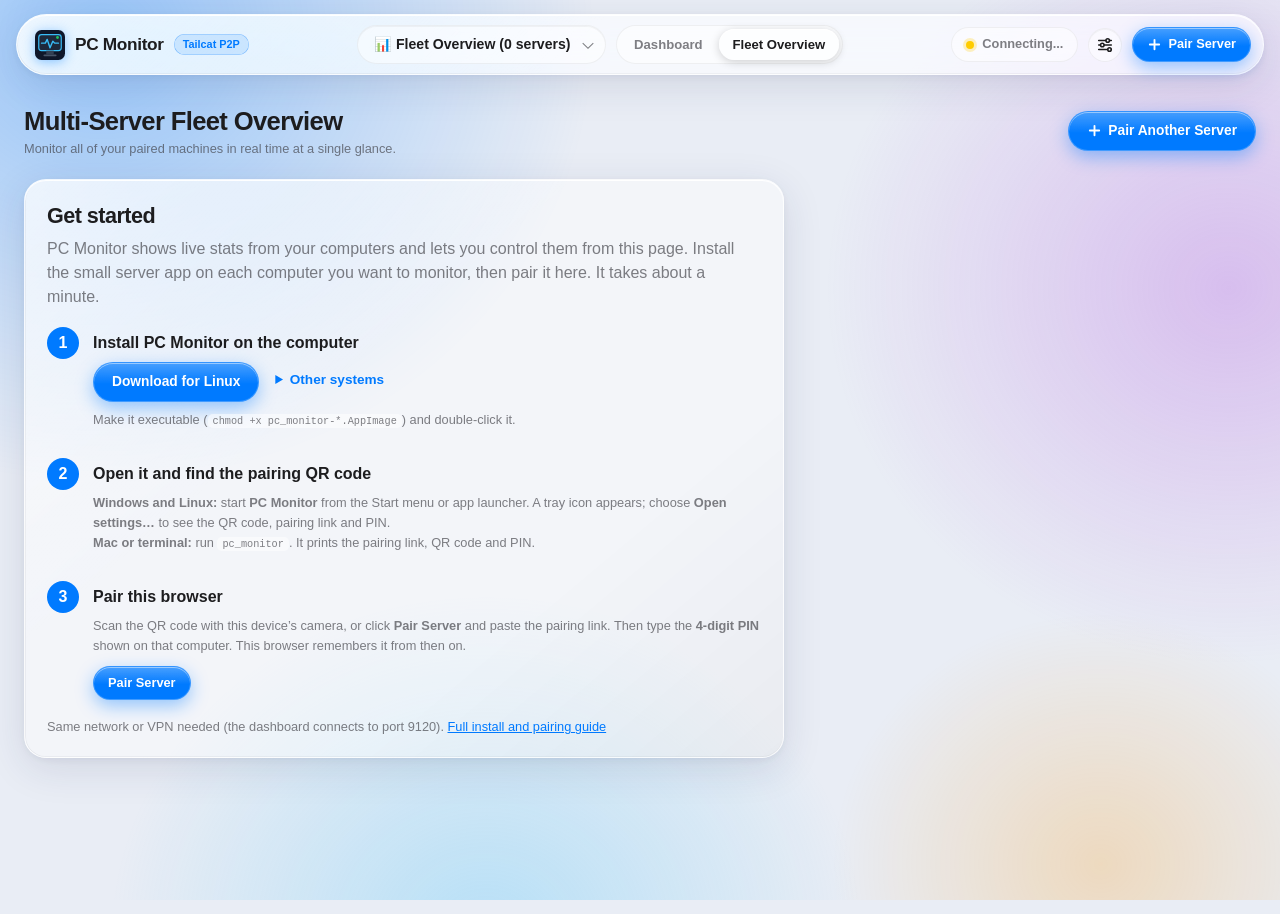
==== commit 7b56f460: "Add install and pairing guides to the README and dashboard - README Quick Start: per-OS download tab" ====
--- a/web/index.html
+++ b/web/index.html
@@ -8,7 +8,7 @@
   <meta name="color-scheme" content="dark light">
   <title>PC Monitor — System Telemetry & Multi-Server Dashboard</title>
   <link rel="icon" type="image/svg+xml" href="favicon.svg">
-  <link rel="stylesheet" href="style.css?v=17">
+  <link rel="stylesheet" href="style.css?v=25">
 </head>
 <body>
 
@@ -82,6 +82,7 @@
             <span class="meta-val version-val">
               <span id="host-version">--</span>
               <button id="btn-update" class="btn btn-primary btn-sm update-btn hidden">Update</button>
+              <button id="btn-update-check" class="btn btn-outline btn-sm update-btn hidden" title="Ask the server to look for a newer release">Check for updates</button>
               <span id="update-note" class="update-note hidden"></span>
             </span>
           </div>
@@ -95,7 +96,7 @@
         </div>
       </section>
 
-      <!-- Control Panel: Stream Deck buttons, audio, power -->
+      <!-- Control Panel: buttons, audio, power -->
       <section id="control-panel" class="metric-card control-panel" data-section="control">
         <div class="card-header">
           <div>
@@ -329,22 +330,24 @@
       <section class="metric-card" data-section="processes">
         <div class="card-header">
           <div>
-            <div class="card-title">Top Active Processes</div>
-            <div class="sub-text">Ranked by memory and execution footprint</div>
-          </div>
+            <div class="card-title">Processes</div>
+            <div id="proc-summary" class="sub-text">Waiting for data…</div>
+          </div>
+          <input id="proc-search" class="form-input proc-search" type="search" placeholder="Search apps or PID" aria-label="Search processes" autocomplete="off" spellcheck="false" disabled>
         </div>
         <div class="table-responsive">
-          <table class="proc-table">
+          <table id="process-table" class="proc-table">
             <thead>
               <tr>
-                <th style="width: 80px;">PID</th>
-                <th>Process Name</th>
-                <th style="width: 120px;">CPU %</th>
-                <th style="width: 140px;">Memory</th>
+                <th data-col="name" aria-sort="none"><button class="proc-sort" data-sort="name">App <span class="sort-arrow"></span></button></th>
+                <th data-col="cpu" class="num" aria-sort="none"><button class="proc-sort" data-sort="cpu">CPU <span class="sort-arrow"></span></button></th>
+                <th data-col="gpu" class="num hidden" aria-sort="none"><button class="proc-sort" data-sort="gpu" title="Busiest GPU engine (3D, video, copy…), like Task Manager">GPU <span class="sort-arrow"></span></button></th>
+                <th data-col="mem" class="num" aria-sort="none"><button class="proc-sort" data-sort="mem">Memory <span class="sort-arrow"></span></button></th>
+                <th data-col="io" class="num hidden" aria-sort="none"><button class="proc-sort" data-sort="io" title="Reads and writes to files, devices and the network, per second">I/O <span class="sort-arrow"></span></button></th>
               </tr>
             </thead>
             <tbody id="process-table-body">
-              <tr><td colspan="4" class="text-center sub-text">Polling process telemetry...</td></tr>
+              <tr><td colspan="4" class="text-center sub-text">Waiting for process data…</td></tr>
             </tbody>
           </table>
         </div>
@@ -388,10 +391,11 @@
       </div>
 
       <form id="pair-form">
+        <p class="sub-text pair-help">Open <strong>PC Monitor</strong> on the computer (tray icon → <strong>Open settings…</strong>, or run <code>pc_monitor pin</code>) to see its QR code and pairing link. Don’t have it yet? <a href="https://github.com/garrettcorn/remote-monitor#-quick-start-guide" target="_blank" rel="noopener">Install the server</a>.</p>
         <div style="margin-bottom: 16px; text-align: center;">
           <button id="btn-start-scanner" type="button" class="btn btn-outline btn-block">
             <svg class="btn-icon" viewBox="0 0 20 20" aria-hidden="true"><path d="M3 7.5A1.5 1.5 0 0 1 4.5 6h2l1.2-1.8h4.6L13.5 6h2A1.5 1.5 0 0 1 17 7.5v7a1.5 1.5 0 0 1-1.5 1.5h-11A1.5 1.5 0 0 1 3 14.5z" fill="none" stroke="currentColor" stroke-width="1.6" stroke-linejoin="round"/><circle cx="10" cy="11" r="3" fill="none" stroke="currentColor" stroke-width="1.6"/></svg>
-            Scan Terminal QR Code with Camera
+            Scan QR Code with Camera
           </button>
         </div>
 
@@ -402,8 +406,8 @@
         </div>
 
         <div class="form-group">
-          <label class="form-label" for="input-pairing-code">Pairing Link, Tailcat Address, or Direct IP</label>
-          <textarea id="input-pairing-code" class="form-input" rows="3" placeholder="Paste: https://...#name=Server&tc=tc1...&token=...&#10;or: tc1...&#10;or: http://192.168.1.50:9120" required></textarea>
+          <label class="form-label" for="input-pairing-code">Pairing link</label>
+          <textarea id="input-pairing-code" class="form-input" rows="3" placeholder="https://garrettcorn.github.io/remote-monitor/#direct=…&amp;token=…" required></textarea>
         </div>
 
         <div class="form-group">
@@ -424,10 +428,30 @@
     <div class="modal-card screen-card">
       <div class="modal-header">
         <div id="screen-modal-title" class="modal-title">Display</div>
+        <div class="screen-toolbar">
+          <label id="screen-control-label" class="switch-inline" title="Send your mouse and keyboard to this display">
+            <span>Remote control</span>
+            <input id="screen-control" type="checkbox" class="switch">
+          </label>
+          <button id="btn-screen-refresh" class="btn btn-outline btn-sm" title="Capture again">Refresh</button>
+          <button id="btn-screen-save" class="btn btn-outline btn-sm" title="Save a full-resolution capture as a JPEG">Save</button>
+          <button id="btn-screen-fullscreen" class="btn btn-outline btn-sm" title="Fill the screen (F)">Full screen</button>
+        </div>
         <button class="modal-close-btn" aria-label="Close">&times;</button>
       </div>
-      <img id="screen-modal-img" class="screen-full" alt="Screen preview">
-      <div id="screen-modal-time" class="sub-text" style="margin-top: 8px;"></div>
+      <div id="screen-stage" class="screen-stage">
+        <img id="screen-modal-img" class="screen-full" alt="Screen preview" draggable="false">
+      </div>
+      <div class="screen-footer">
+        <div id="screen-modal-time" class="sub-text"></div>
+        <div id="screen-control-bar" class="screen-control-bar hidden">
+          <input id="screen-type" class="form-input screen-type" type="text" placeholder="Type to send…" autocomplete="off" autocapitalize="off" spellcheck="false" aria-label="Type text on the remote display">
+          <button class="btn btn-outline btn-sm" data-send-keys="win" title="Start menu / Cmd">Win</button>
+          <button class="btn btn-outline btn-sm" data-send-keys="alt+tab">Alt+Tab</button>
+          <button class="btn btn-outline btn-sm" data-send-keys="esc">Esc</button>
+        </div>
+      </div>
+      <p id="screen-control-hint" class="sub-text screen-hint hidden">Clicks, scrolling and keys go to the host while Remote control is on. Some browser shortcuts (like Ctrl+W) can't be captured; use the buttons above.</p>
     </div>
   </div>
 
@@ -447,7 +471,7 @@
     </div>
   </div>
 
-  <!-- ================= STREAM DECK BUTTON EDITOR ================= -->
+  <!-- ================= CONTROL PANEL BUTTON EDITOR ================= -->
   <div id="deck-modal" class="modal-overlay hidden">
     <div class="modal-card deck-editor">
       <div class="modal-header">
@@ -540,6 +564,6 @@
   </div>
 
   <!-- Main JavaScript App -->
-  <script type="module" src="js/app.js?v=17"></script>
+  <script type="module" src="js/app.js?v=25"></script>
 </body>
 </html>
--- a/web/style.css
+++ b/web/style.css
@@ -1309,7 +1309,7 @@
   .cp-grid { grid-template-columns: minmax(0, 1fr); }
 }
 
-/* Stream Deck-style keys */
+/* Control Panel button keys */
 .deck-grid {
   display: grid;
   grid-template-columns: repeat(auto-fill, minmax(96px, 1fr));
@@ -1473,6 +1473,7 @@
   background: var(--tint-orange);
   cursor: help;
 }
+.update-note.is-auto { color: var(--green); background: var(--tint-green); }
 
 /* ---------------------------------------------------------------------
    Button editor (category tiles, pick lists, chips)
@@ -1745,15 +1746,116 @@
   backdrop-filter: blur(6px);
 }
 
-.screen-card { max-width: min(1400px, 96vw); }
+/* .modal-card (later in this file) caps dialogs at 480px; the viewer needs room. */
+.modal-card.screen-card { width: min(1400px, 96vw); max-width: none; padding: 18px; }
+
+.screen-card .modal-header {
+  display: grid;
+  grid-template-columns: minmax(0, auto) 1fr auto;
+  gap: 10px;
+  margin-bottom: 12px;
+}
+.screen-card .modal-title { white-space: nowrap; overflow: hidden; text-overflow: ellipsis; }
+.screen-card .modal-header > .modal-close-btn { grid-column: 3; grid-row: 1; }
+
+.screen-toolbar {
+  display: flex;
+  align-items: center;
+  gap: 8px;
+  flex-wrap: wrap;
+  justify-content: flex-end;
+}
+
+.screen-stage {
+  position: relative;
+  border-radius: 10px;
+  background: #000;
+  overflow: hidden;
+  outline: none;
+}
 
 .screen-full {
   display: block;
   width: 100%;
   max-height: 75vh;
   object-fit: contain;
-  border-radius: 10px;
-  background: #000;
+  user-select: none;
+  -webkit-user-select: none;
+}
+
+/* Remote control: the image takes all pointer/touch input. */
+.screen-stage.is-controlling { box-shadow: 0 0 0 2px var(--green); }
+.screen-stage.is-controlling .screen-full { cursor: crosshair; touch-action: none; }
+
+.screen-footer {
+  display: flex;
+  align-items: center;
+  justify-content: space-between;
+  gap: 10px;
+  flex-wrap: wrap;
+  margin-top: 8px;
+}
+
+.screen-control-bar {
+  display: flex;
+  align-items: center;
+  gap: 6px;
+  flex-wrap: wrap;
+}
+
+.screen-type { width: 180px; padding: 6px 10px; font-size: 0.82rem; }
+
+.screen-hint { margin-top: 6px; font-size: 0.74rem; }
+
+/* Full screen viewer: the card fills the screen (Fullscreen API where
+   available, otherwise a fixed overlay, e.g. iPhone Safari). */
+.screen-card.is-fullscreen {
+  position: fixed;
+  inset: 0;
+  z-index: 1001;
+  display: flex;
+  flex-direction: column;
+  width: auto; /* inset: 0 sizes it; 100vw would slide under a page scrollbar */
+  height: auto;
+  max-width: none;
+  max-height: none;
+  margin: 0;
+  padding: 8px 10px calc(8px + env(safe-area-inset-bottom));
+  border: 0;
+  border-radius: 0;
+  background: var(--bg);
+  overflow: hidden;
+}
+.screen-card.is-fullscreen .modal-header { flex: none; margin-bottom: 6px; }
+.screen-card.is-fullscreen .modal-title { font-size: 0.95rem; }
+.screen-card.is-fullscreen .screen-stage { flex: 1 1 auto; min-height: 0; border-radius: 6px; }
+.screen-card.is-fullscreen .screen-full { width: 100%; height: 100%; max-height: none; }
+.screen-card.is-fullscreen .screen-footer { flex: none; margin-top: 6px; }
+.screen-card.is-fullscreen .screen-hint { display: none; }
+.screen-card:fullscreen { background: var(--bg); }
+.screen-card::backdrop { background: var(--bg); }
+
+.screen-save-btn {
+  position: absolute;
+  left: 8px;
+  bottom: 8px;
+  padding: 2px 10px;
+  border: 0;
+  border-radius: 9999px;
+  font: inherit;
+  font-size: 0.68rem;
+  font-weight: 600;
+  color: #fff;
+  background: rgba(0, 0, 0, 0.55);
+  cursor: pointer;
+}
+.screen-save-btn:hover { background: rgba(0, 0, 0, 0.75); }
+
+@media (max-width: 600px) {
+  .screen-card .modal-title { flex: 1; min-width: 0; }
+  .screen-toolbar { grid-column: 1 / -1; grid-row: 2; justify-content: flex-start; gap: 6px; }
+  .screen-control-bar { width: 100%; }
+  .screen-type { flex: 1 1 100%; min-width: 0; }
 }
 
 @media (max-width: 600px) {
@@ -1810,6 +1912,180 @@
 
 .proc-name { font-weight: 600; }
 
+/* Processes (grouped by app) */
+.proc-table th.num,
+.proc-table td.num { text-align: right; white-space: nowrap; }
+.proc-table th[data-col="cpu"] { width: 110px; }
+.proc-table th[data-col="mem"] { width: 130px; }
+.proc-table th[data-col="io"] { width: 120px; }
+.proc-table th[data-col="gpu"] { width: 96px; }
+
+.proc-sort {
+  padding: 0;
+  border: 0;
+  font: inherit;
+  letter-spacing: inherit;
+  text-transform: inherit;
+  color: inherit;
+  background: none;
+  cursor: pointer;
+}
+.proc-sort:hover,
+.proc-table th.is-sorted .proc-sort { color: var(--text-main); }
+.proc-sort:focus-visible { outline: 2px solid var(--blue); outline-offset: 2px; border-radius: 4px; }
+.sort-arrow { font-size: 0.6rem; }
+
+.proc-app { cursor: pointer; }
+.proc-app:focus-visible { outline: 2px solid var(--blue); outline-offset: -2px; }
+.proc-app.is-open { background: var(--inner-fill); }
+
+.proc-app-name { min-width: 0; }
+.proc-chevron {
+  display: inline-block;
+  width: 1em;
+  margin-right: 6px;
+  color: var(--text-muted);
+  vertical-align: top;
+}
+.proc-name-row { display: flex; align-items: flex-start; min-width: 0; }
+.proc-label { flex: 0 1 auto; min-width: 0; }
+.proc-name-row > .proc-chevron,
+.proc-name-row > .proc-icon,
+.proc-name-row > .proc-avatar,
+.proc-name-row > .proc-count { flex: none; }
+
+.proc-icon,
+.proc-avatar {
+  display: inline-block;
+  width: 22px;
+  height: 22px;
+  margin-right: 10px;
+  vertical-align: top;
+  border-radius: 6px;
+}
+.proc-icon { object-fit: contain; }
+.proc-avatar {
+  font-size: 0.72rem;
+  font-weight: 700;
+  line-height: 22px;
+  text-align: center;
+  color: #fff;
+  background: hsl(var(--hue, 210) 45% 45%);
+}
+.proc-title {
+  display: block;
+  font-weight: 600;
+  overflow: hidden;
+  text-overflow: ellipsis;
+  white-space: nowrap;
+}
+.proc-exe {
+  font-family: var(--font-mono);
+  font-size: 0.72rem;
+  color: var(--text-muted);
+}
+.proc-label .proc-exe { display: block; overflow: hidden; text-overflow: ellipsis; white-space: nowrap; }
+.proc-count {
+  display: inline-block;
+  margin-left: 8px;
+  padding: 0 7px;
+  border-radius: 9999px;
+  font-size: 0.68rem;
+  font-weight: 650;
+  line-height: 1.5;
+  color: var(--text-muted);
+  background: var(--inner-fill);
+  border: 1px solid var(--inner-stroke);
+  vertical-align: top;
+}
+
+.proc-val { display: block; font-variant-numeric: tabular-nums; }
+.proc-bar {
+  display: block;
+  width: 72px;
+  height: 4px;
+  margin: 5px 0 0 auto;
+  overflow: hidden;
+  border-radius: 9999px;
+  background: var(--inner-fill);
+}
+.proc-bar > span { display: block; height: 100%; border-radius: inherit; }
+.proc-bar.cpu > span { background: var(--blue); }
+.proc-bar.mem > span { background: var(--purple, #bf5af2); }
+.proc-bar.gpu > span { background: var(--green); }
+
+.proc-search { width: 220px; padding: 7px 12px; font-size: 0.82rem; }
+
+.link-btn {
+  padding: 0;
+  border: 0;
+  font: inherit;
+  font-weight: 600;
+  color: var(--blue);
+  background: none;
+  cursor: pointer;
+}
+.link-btn:hover { text-decoration: underline; }
+.link-btn:focus-visible { outline: 2px solid var(--blue); outline-offset: 2px; border-radius: 4px; }
+
+.proc-footer td { text-align: center; font-size: 0.8rem; }
+.proc-actions td { padding-left: 40px; }
+.proc-child.is-hit td { box-shadow: inset 3px 0 0 var(--blue); }
+
+.proc-end-btn {
+  float: right;
+  padding: 1px 9px;
+  border: 1px solid color-mix(in srgb, var(--red) 40%, transparent);
+  border-radius: 9999px;
+  font: inherit;
+  font-size: 0.7rem;
+  font-weight: 600;
+  color: var(--red);
+  background: none;
+  cursor: pointer;
+}
+.proc-end-btn:hover { background: color-mix(in srgb, var(--red) 14%, transparent); }
+.proc-end-btn:disabled { opacity: 0.5; cursor: default; }
+
+.proc-child.is-clickable { cursor: pointer; }
+.proc-child.is-clickable:focus-visible { outline: 2px solid var(--blue); outline-offset: -2px; }
+.proc-child.is-open td { background: var(--inner-fill-hover); }
+
+.proc-detail td { padding: 10px 16px 14px 40px; background: var(--inner-fill-hover); }
+.proc-dl {
+  display: grid;
+  grid-template-columns: max-content minmax(0, 1fr);
+  gap: 6px 16px;
+  margin: 0;
+  font-size: 0.8rem;
+}
+.proc-dl dt { color: var(--text-muted); font-weight: 600; }
+.proc-dl dd { margin: 0; min-width: 0; }
+.proc-path { font-family: var(--font-mono); font-size: 0.74rem; word-break: break-all; }
+
+.proc-child td { padding-top: 6px; padding-bottom: 6px; font-size: 0.8rem; background: var(--inner-fill); }
+.proc-child .proc-app-name { padding-left: 40px; }
+.proc-more td { color: var(--text-muted); }
+
+@media (max-width: 600px) {
+  .proc-table th, .proc-table td { padding: 9px 10px; }
+  .proc-table th[data-col="io"], .proc-table .proc-io,
+  .proc-table th[data-col="gpu"], .proc-table .proc-gpu { display: none; }
+  .proc-table th[data-col="cpu"] { width: 70px; }
+  .proc-table th[data-col="mem"] { width: 86px; }
+  /* Name column takes the leftover width and truncates (auto layout). */
+  .proc-table th[data-col="name"], .proc-table .proc-app-name { width: 100%; max-width: 0; overflow: hidden; }
+  .proc-count { margin-left: 4px; }
+  .proc-icon, .proc-avatar { margin-right: 6px; }
+  .proc-chevron { margin-right: 2px; }
+  .proc-bar { width: 48px; }
+  .proc-child .proc-app-name, .proc-actions td, .proc-detail td { padding-left: 24px; }
+  .proc-dl { grid-template-columns: 1fr; gap: 2px; }
+  .proc-dl dd { margin-bottom: 6px; }
+  .proc-search { width: 100%; }
+  [data-section="processes"] .card-header { flex-wrap: wrap; }
+}
+
 /* ---------------------------------------------------------------------
    Fleet overview
    --------------------------------------------------------------------- */
@@ -1818,6 +2094,44 @@
   grid-template-columns: repeat(auto-fill, minmax(300px, 1fr));
   gap: 18px;
 }
+
+/* First-run "Get started" guide (onboarding.js) */
+.get-started { grid-column: 1 / -1; max-width: 760px; }
+.gs-title { margin: 0 0 6px; font-size: 1.35rem; }
+.gs-lead { margin: 0 0 18px; color: var(--text-muted); line-height: 1.5; }
+.gs-steps { margin: 0; padding: 0; list-style: none; display: grid; gap: 18px; }
+.gs-steps > li { display: grid; grid-template-columns: 32px minmax(0, 1fr); gap: 14px; align-items: start; }
+.gs-num {
+  display: grid;
+  place-items: center;
+  width: 32px;
+  height: 32px;
+  border-radius: 9999px;
+  font-weight: 700;
+  color: #fff;
+  background: var(--blue);
+}
+.gs-body h3 { margin: 4px 0 8px; font-size: 1rem; }
+.gs-body p { margin: 0 0 10px; line-height: 1.55; }
+.gs-body code, .gs-hint code {
+  font-family: var(--font-mono);
+  font-size: 0.8em;
+  padding: 1px 5px;
+  border-radius: 5px;
+  background: var(--inner-fill);
+}
+.gs-download { display: flex; flex-wrap: wrap; align-items: flex-start; gap: 10px 16px; margin-bottom: 8px; }
+.gs-primary { text-decoration: none; }
+.gs-meta { margin-left: 6px; font-size: 0.75rem; font-weight: 500; opacity: 0.85; }
+.gs-others { font-size: 0.85rem; padding-top: 8px; }
+.gs-others summary { cursor: pointer; color: var(--blue); font-weight: 600; }
+.gs-others ul { margin: 8px 0; padding-left: 18px; line-height: 1.8; }
+.gs-others a, .gs-hint a, .gs-foot a { color: var(--blue); }
+.gs-foot { margin: 18px 0 0; }
+
+.pair-help { margin: 0 0 16px; line-height: 1.5; }
+.pair-help a { color: var(--blue); }
+.pair-help code { font-family: var(--font-mono); font-size: 0.8em; padding: 1px 5px; border-radius: 5px; background: var(--inner-fill); }
 
 .fleet-card {
   display: flex;
